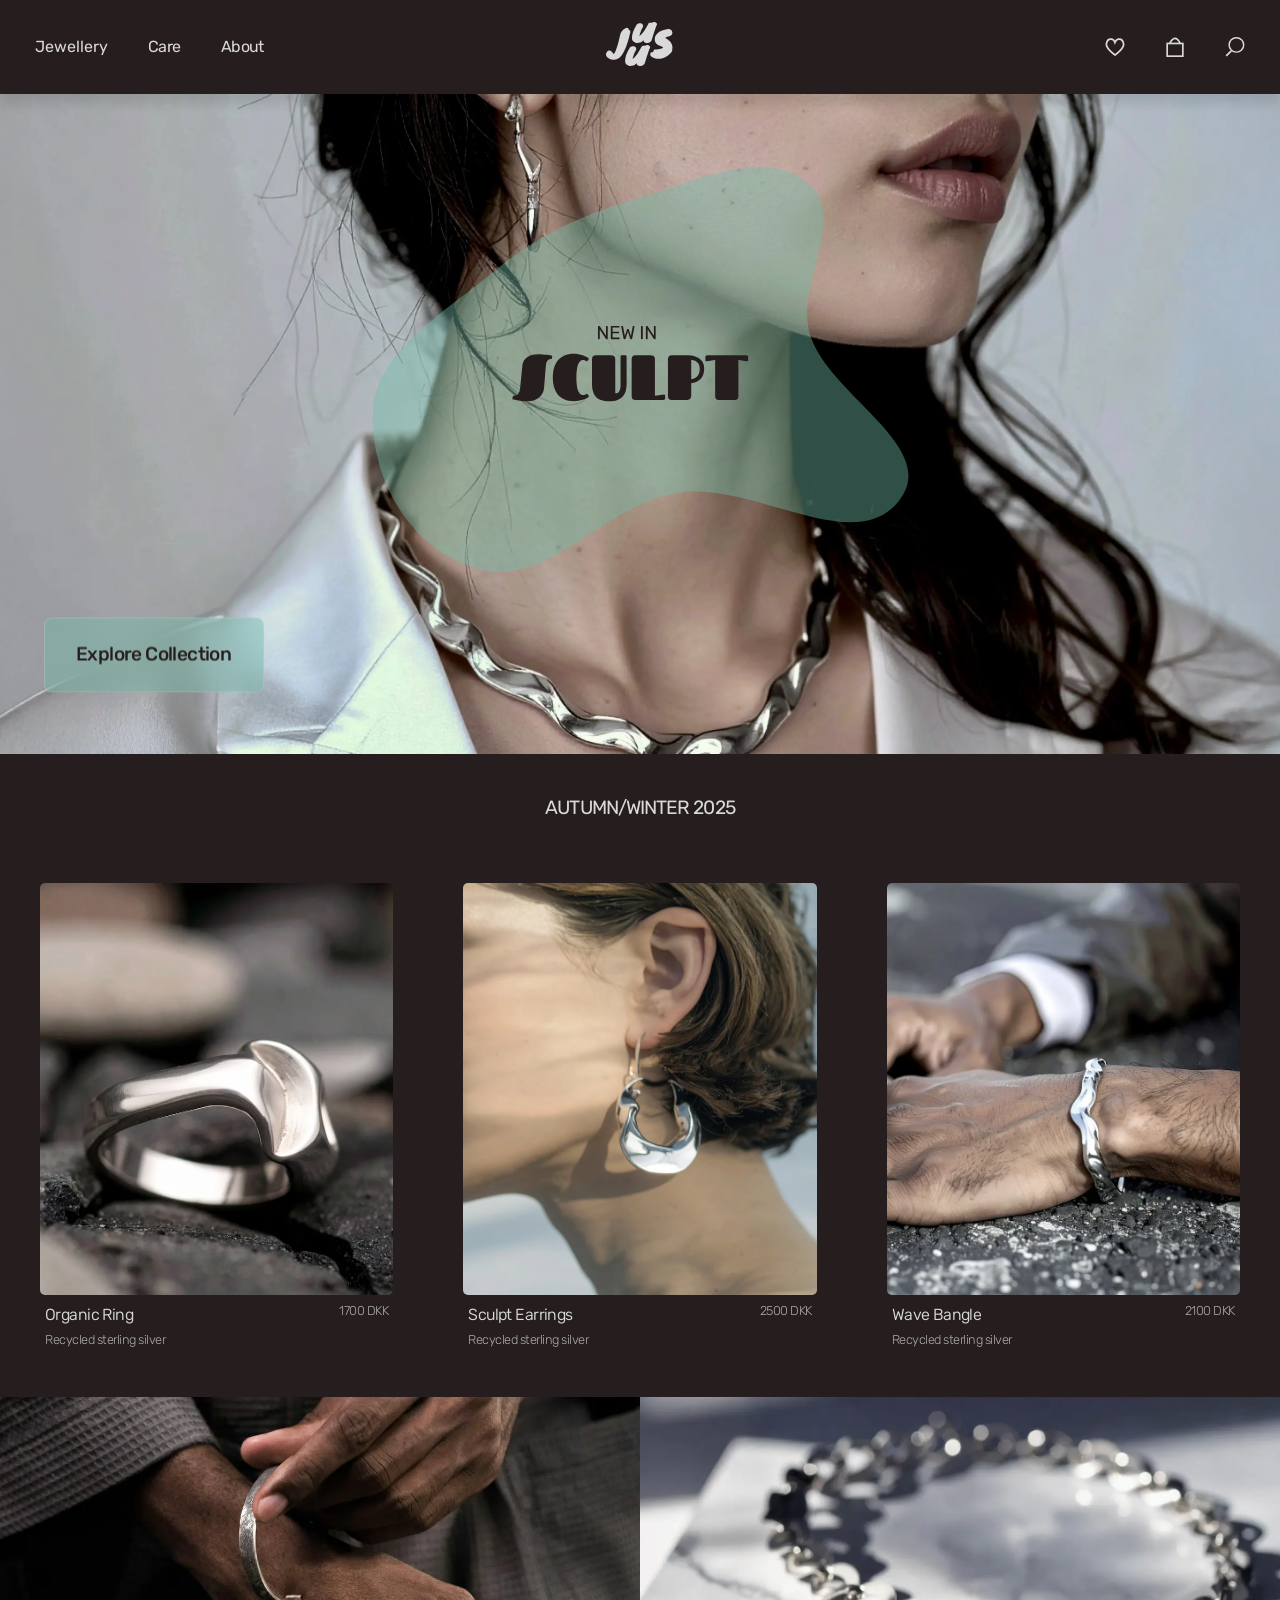
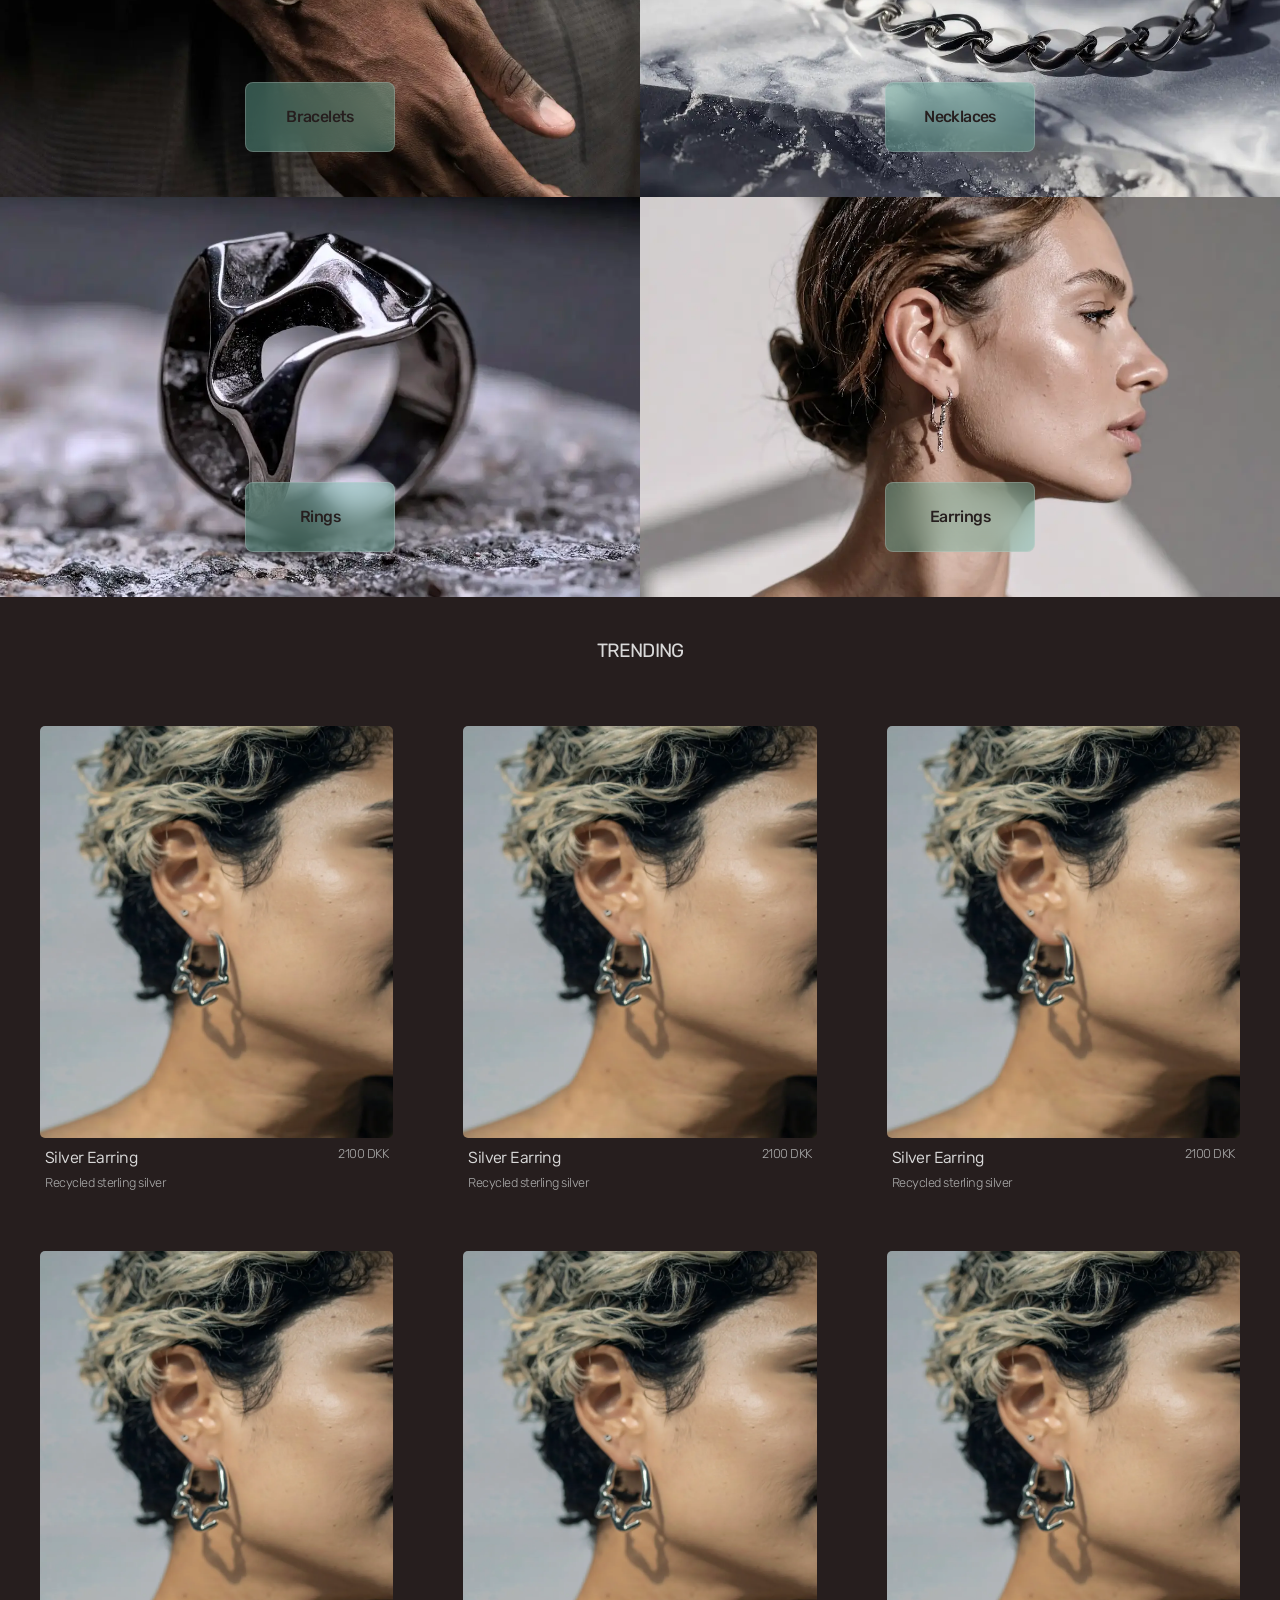
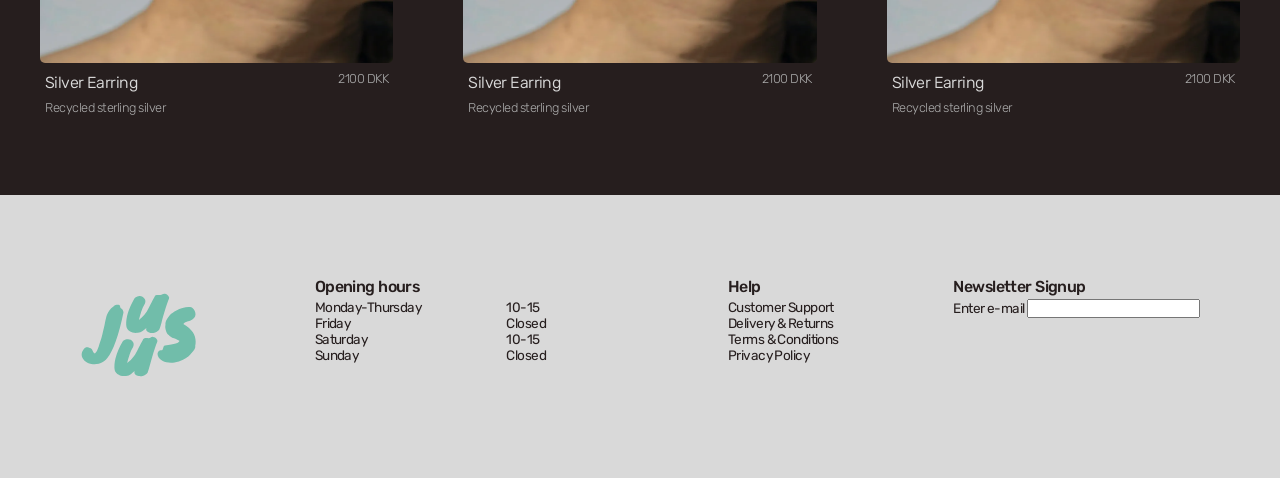
==== index.html @ a645433b "same as last" ====
<!DOCTYPE html>
<html lang="en">
  <head>
    <meta charset="UTF-8" />
    <meta name="viewport" content="width=device-width, initial-scale=1.0" />
    <title>Juus Jewellery</title>
    <link rel="stylesheet" href="general.css" />
    <link rel="stylesheet" href="layout.css" />
    <link rel="preconnect" href="https://fonts.googleapis.com" />
    <link rel="preconnect" href="https://fonts.gstatic.com" crossorigin />
    <link
      href="https://fonts.googleapis.com/css2?family=Fascinate&family=Knewave&family=Rubik:ital,wght@0,300..900;1,300..900&display=swap"
      rel="stylesheet"
    />
    <link
      rel="apple-touch-icon"
      sizes="180x180"
      href="favicon_io/apple-touch-icon.png"
    />
    <link
      rel="icon"
      type="image/png"
      sizes="32x32"
      href="favicon_io/favicon-32x32.png"
    />
    <link
      rel="icon"
      type="image/png"
      sizes="16x16"
      href="favicon_io/favicon-16x16.png"
    />
    <link rel="manifest" href="favicon_io/site.webmanifest" />
    <meta name="robots" content="noindex" />
  </head>
  <body>
    <header>
      <nav class="grid-menu">
        <div>
          <button class="burger">
            <span class="line"></span>
            <span class="line"></span>
            <span class="line"></span>
          </button>
          <ul class="menu">
            <li>
              <button class="submenu-button">Jewellery</button>
              <div class="submenus">
                <div class="submenu">
                  <div class="submenu-heading">Categories</div>
                  <ul>
                    <li><a href="">Necklaces</a></li>
                    <li><a href="">Earrings</a></li>
                    <li><a href="">Rings</a></li>
                    <li><a href="">Bracelets</a></li>
                  </ul>
                </div>
                <div class="submenu">
                  <div class="submenu-heading">Collections</div>
                  <ul>
                    <li><a href="sculpt.html">Sculpt</a></li>
                  </ul>
                </div>
              </div>
            </li>

            <li><a href="care.html">Care</a></li>

            <li><a href="about.html">About</a></li>
          </ul>
        </div>
        <div class="logo">
          <a href="index.html" aria-label="logo with link to landingpage"
            ><svg
              width="132"
              height="83"
              viewBox="0 0 132 83"
              fill="none"
              xmlns="http://www.w3.org/2000/svg"
            >
              <path
                d="M121.108 61.3158C119.012 63.4888 116.422 65.2286 113.337 66.5354C110.318 67.8959 107.217 68.7786 104.035 69.1835C100.853 69.5884 97.8298 69.52 94.9644 68.9783C92.0989 68.4366 89.7721 67.3501 87.984 65.7188C85.8749 63.8788 85.0056 61.9048 85.3762 59.7967C85.5809 58.9231 86.0412 58.2042 86.757 57.6402C87.4138 57.0826 88.2865 56.8666 89.3751 56.9922C90.0901 56.9757 90.5725 56.7411 90.8225 56.2883C91.125 55.769 91.3653 55.226 91.5432 54.6593C91.7148 54.0325 91.9223 53.4627 92.1658 52.9498C92.4028 52.3767 92.846 52.0551 93.4955 51.9849C103.919 51.1618 109.221 49.6457 109.402 47.4365C108.622 46.8518 107.675 46.3763 106.561 46.0103C105.505 45.6378 104.42 45.2685 103.306 44.9025C100.579 43.9809 98.6948 42.8465 97.654 41.4993C96.4676 41.0193 95.4563 39.6689 94.6202 37.448C94.2151 36.4578 93.9543 35.4216 93.838 34.3394C93.7216 33.2571 93.7921 32.2459 94.0493 31.3057C93.6201 28.98 94.7591 26.2414 97.4664 23.09C98.2089 22.219 99.1517 21.2655 100.295 20.2296C101.437 19.1936 103.204 18.1207 105.593 17.0108C107.982 15.9009 110.368 15.0347 112.75 14.4122C115.184 13.7232 117.382 13.3334 119.343 13.243C121.364 13.1462 122.832 13.474 123.749 14.2263C124.726 14.9723 125.518 15.951 126.126 17.1626C126.793 18.3677 127.103 19.5811 127.055 20.8028C126.873 23.5595 124.889 25.6596 121.102 27.1031C116.28 28.3545 113.989 29.2712 114.231 29.8533C114.244 29.9736 114.053 30.1462 113.659 30.3713C118.548 33.0663 122.043 35.8512 124.144 38.726C127.017 42.673 127.876 47.3244 126.72 52.6802C127.196 54.3318 125.946 56.5958 122.97 59.4722C122.267 60.1564 121.647 60.771 121.108 61.3158Z"
                fill="#D9D9D9"
              />
              <path
                d="M46.9088 48.0882C48.2555 46.786 49.7464 46.0384 51.3817 45.8455C53.065 45.6043 54.5319 45.7731 55.7823 46.3519C57.0809 46.9307 58.0187 47.8712 58.5959 49.1734C59.2211 50.4274 59.149 51.8744 58.3795 53.5142C56.7442 55.9258 55.4457 58.5303 54.4838 61.3277C53.5219 64.1251 52.6321 66.9466 51.8145 69.7922C56.2392 66.9948 59.9425 62.8228 62.9244 57.2762C63.7901 55.6364 64.728 53.9724 65.738 52.2843L66.8201 50.2586L68.9844 46.786C69.273 45.8696 69.778 45.2908 70.4994 45.0497C71.2208 44.7603 71.9903 44.6156 72.8079 44.6156C73.6736 44.6156 74.5394 44.6397 75.4051 44.6879C76.2708 44.6879 77.0643 44.4468 77.7858 43.9645C78.5072 43.4822 79.3488 43.3134 80.3107 43.458C81.3207 43.5545 82.2105 43.868 82.98 44.3986C83.7976 44.9291 84.3988 45.5802 84.7836 46.3519C85.2164 47.0754 85.2645 47.7988 84.9279 48.5223C82.9079 52.8631 80.1424 60.9418 76.6315 72.7584C75.8139 75.4111 75.0444 77.6298 74.3229 79.4143C73.1206 80.9095 71.6056 81.9223 69.778 82.4529C67.9504 82.9834 66.2189 83.1281 64.5837 82.887C62.9966 82.694 61.7221 82.1394 60.7602 81.223C59.7983 80.3548 59.5818 79.2455 60.1109 77.895C58.7642 79.0043 57.3695 80.0172 55.9266 80.9336C54.4838 81.85 52.7283 82.4529 50.6602 82.7423C48.6402 83.0316 46.6924 82.9352 44.8167 82.4529C42.941 82.0188 41.3298 81.1506 39.9832 79.8484C38.6846 78.5462 37.9872 76.8098 37.891 74.6394C37.6025 67.0189 40.6084 58.1685 46.9088 48.0882Z"
                fill="#D9D9D9"
              />
              <path
                d="M59.8402 4.68027C61.1869 3.37803 62.6778 2.63045 64.313 2.43752C65.9964 2.19637 67.4633 2.36518 68.7137 2.94395C70.0123 3.52272 70.9501 4.46323 71.5273 5.76547C72.1525 7.01948 72.0804 8.46641 71.3109 10.1063C69.6756 12.5178 68.3771 15.1223 67.4152 17.9197C66.4533 20.7171 65.5635 23.5386 64.7459 26.3843C69.1706 23.5869 72.8739 19.4149 75.8558 13.8683C76.7215 12.2284 77.6594 10.5645 78.6694 8.87637L79.7515 6.85067L81.9158 3.37803C82.2044 2.46164 82.7094 1.88287 83.4308 1.64171C84.1522 1.35232 84.9217 1.20763 85.7393 1.20763C86.605 1.20763 87.4707 1.23175 88.3365 1.27998C89.2022 1.27998 89.9957 1.03882 90.7172 0.556514C91.4386 0.0742022 92.2802 -0.0946077 93.2421 0.0500865C94.2521 0.146547 95.1419 0.46005 95.9114 0.990593C96.729 1.52113 97.3302 2.17225 97.715 2.94395C98.1478 3.66742 98.1959 4.39088 97.8592 5.11435C95.8393 9.45514 93.0738 17.5338 89.5629 29.3505C88.7453 32.0032 87.9757 34.2218 87.2543 36.0064C86.052 37.5015 84.537 38.5144 82.7094 39.0449C80.8817 39.5755 79.1503 39.7201 77.5151 39.479C75.928 39.2861 74.6535 38.7314 73.6916 37.815C72.7297 36.9469 72.5132 35.8375 73.0423 34.4871C71.6956 35.5964 70.3009 36.6092 68.858 37.5256C67.4152 38.442 65.6597 39.0449 63.5916 39.3343C61.5716 39.6237 59.6238 39.5272 57.7481 39.0449C55.8724 38.6108 54.2612 37.7427 52.9146 36.4404C51.616 35.1382 50.9186 33.4019 50.8224 31.2315C50.5339 23.611 53.5398 14.7606 59.8402 4.68027Z"
                fill="#D9D9D9"
              />
              <path
                d="M27.014 31.3475C28.0503 26.3881 28.9075 23.0305 29.5855 21.2747C31.1477 17.5932 33.4349 14.8307 36.447 12.9872C37.6797 11.8594 38.9582 11.2436 40.2823 11.1397C42.6124 10.9439 43.8496 11.357 43.9941 12.3789C44.1385 13.4008 44.3759 14.0678 44.7063 14.3798C45.0898 14.6898 45.4722 14.9728 45.8536 15.2288C46.2861 15.4288 46.6705 15.7658 47.007 16.2398C47.3945 16.6578 47.6655 17.5128 47.82 18.8046C41.2984 47.5453 33.7145 64.214 25.0683 68.8107C21.0543 70.8542 16.8012 71.4737 12.3089 70.6694C8.02886 69.8571 4.95902 68.026 3.09945 65.1761C1.07467 62.1702 1.46049 58.9925 4.25692 55.6431C5.62457 53.8614 7.54765 53.4376 10.0262 54.3717C10.6708 54.5638 11.2359 54.7588 11.7214 54.9568C12.6474 55.5709 13.2521 56.1159 13.5355 56.5919C13.7659 57.0698 13.9677 57.4948 14.141 57.8668C14.2612 58.2408 14.4895 58.6647 14.826 59.1387C15.2054 59.3407 15.6959 59.6737 16.2976 60.1378C16.6099 59.9638 16.817 59.8208 16.919 59.7089L18.5908 57.5372C19.43 55.8295 20.1141 54.2357 20.6431 52.7559C21.1742 51.3301 21.7277 49.7953 22.3037 48.1515C22.8817 46.5617 23.4076 45.0009 23.8816 43.4691C24.3555 41.9373 24.7294 40.5714 25.0032 39.3716C25.3281 38.1157 25.6285 36.9149 25.9044 35.769C26.1783 34.5691 26.5481 33.0953 27.014 31.3475Z"
                fill="#D9D9D9"
              />
            </svg>
          </a>
        </div>

        <div>
          <ul class="iconmenu">
            <li>
              <a href=""><img src="icons/wishlist.svg" alt="Wishlist" /></a>
            </li>

            <li>
              <a href=""><img src="icons/bag.svg" alt="Bag" /></a>
            </li>

            <li>
              <a href=""><img src="icons/search.svg" alt="Search" /></a>
            </li>
          </ul>
        </div>
      </nav>
    </header>
    <section class="hero-container">
      <img
        class="hero-1"
        src="content/hero3.webp"
        alt="Woman in white shirt wearing a wavy necklace and earring"
      />

      <div class="herotext">
        <svg
          width="652"
          height="454"
          viewBox="0 0 802 604"
          fill="none"
          xmlns="http://www.w3.org/2000/svg"
        >
          <path
            fill-rule="evenodd"
            clip-rule="evenodd"
            d="M450.241 457.534C353.153 473.104 279.169 583.891 187.603 559.158C92.4625 533.46 41.1381 434.737 45.8277 348.298C50.0931 269.677 140.849 217.222 209.211 160.868C259.706 119.243 316.1 90.3367 381.876 71.279C461.692 48.1536 558.607 -2.1199 620.293 41.7637C682.313 85.8857 607.155 177.722 626.742 245.479C650.825 328.79 804.895 396.832 744.063 469.919C683.283 542.943 551.821 441.244 450.241 457.534Z"
            fill="#71BDAA"
            fill-opacity="0.42"
          />
          <path
            d="M244.447 288.676C244.751 285.66 245.567 283.142 246.896 281.123C248.224 279.103 249.87 277.498 251.834 276.308C253.799 275.091 255.985 274.233 258.392 273.735C260.799 273.237 263.234 272.988 265.697 272.988C267.717 272.988 269.695 273.071 271.632 273.237C273.569 273.403 275.353 273.597 276.986 273.818C278.618 274.039 280.029 274.261 281.219 274.482C282.409 274.703 283.281 274.869 283.834 274.98C284.166 275.063 284.332 275.215 284.332 275.437C284.332 275.492 284.304 275.658 284.249 275.935L283.626 278.923C283.571 279.117 283.488 279.241 283.377 279.296C283.294 279.324 283.211 279.338 283.128 279.338C281.911 279.338 280.86 279.545 279.974 279.96C279.089 280.375 278.355 280.957 277.774 281.704C277.193 282.451 276.751 283.336 276.446 284.36C276.142 285.384 275.934 286.49 275.824 287.68L273.333 317.854C273.112 320.288 272.49 322.585 271.466 324.743C270.442 326.901 269.017 328.783 267.191 330.388C265.365 331.993 263.124 333.265 260.467 334.206C257.811 335.147 254.767 335.617 251.336 335.617C249.04 335.617 246.826 335.507 244.696 335.285C242.565 335.064 240.628 334.801 238.885 334.497C237.142 334.192 235.634 333.902 234.361 333.625C233.116 333.321 232.217 333.099 231.664 332.961C231.332 332.878 231.166 332.726 231.166 332.504C231.166 332.477 231.193 332.325 231.249 332.048L231.954 328.894C232.009 328.7 232.079 328.589 232.162 328.562C232.272 328.506 232.369 328.479 232.452 328.479C233.67 328.479 234.79 328.299 235.814 327.939C236.865 327.579 237.778 326.984 238.553 326.154C239.328 325.324 239.964 324.245 240.462 322.917C240.988 321.589 241.348 319.956 241.542 318.02L244.447 288.676ZM316.351 304.033C316.351 307.436 316.489 310.383 316.766 312.873C317.043 315.336 317.403 317.438 317.845 319.182C318.316 320.897 318.855 322.294 319.464 323.374C320.1 324.425 320.751 325.255 321.415 325.864C322.079 326.445 322.743 326.846 323.407 327.067C324.099 327.261 324.749 327.358 325.357 327.358C326.049 327.358 326.672 327.275 327.225 327.109C327.779 326.915 328.277 326.708 328.719 326.486C329.162 326.237 329.522 326.03 329.798 325.864C330.103 325.67 330.338 325.573 330.504 325.573C330.725 325.573 330.919 325.698 331.085 325.947L332.87 328.769C332.953 328.935 332.994 329.073 332.994 329.184C332.994 329.322 332.939 329.447 332.828 329.558C332.718 329.641 332.621 329.724 332.538 329.807C331.68 330.471 330.587 331.149 329.259 331.84C327.931 332.532 326.409 333.155 324.693 333.708C323.006 334.261 321.138 334.718 319.09 335.078C317.043 335.437 314.885 335.617 312.616 335.617C310.541 335.617 308.41 335.41 306.224 334.995C304.066 334.607 301.963 333.943 299.916 333.002C297.868 332.034 295.931 330.761 294.105 329.184C292.307 327.607 290.729 325.656 289.374 323.332C288.018 320.98 286.939 318.227 286.136 315.073C285.362 311.891 284.974 308.211 284.974 304.033C284.974 299.855 285.362 296.188 286.136 293.034C286.939 289.852 288.018 287.099 289.374 284.775C290.729 282.423 292.307 280.458 294.105 278.881C295.931 277.304 297.868 276.045 299.916 275.104C301.963 274.136 304.066 273.458 306.224 273.071C308.41 272.656 310.541 272.448 312.616 272.448C314.885 272.448 317.043 272.628 319.09 272.988C321.138 273.347 323.006 273.804 324.693 274.357C326.409 274.911 327.931 275.533 329.259 276.225C330.587 276.917 331.68 277.595 332.538 278.259C332.621 278.342 332.718 278.439 332.828 278.549C332.939 278.632 332.994 278.743 332.994 278.881C332.994 278.992 332.953 279.13 332.87 279.296L331.085 282.119C330.919 282.368 330.725 282.492 330.504 282.492C330.338 282.492 330.103 282.409 329.798 282.243C329.522 282.049 329.162 281.842 328.719 281.621C328.277 281.372 327.779 281.164 327.225 280.998C326.672 280.804 326.049 280.708 325.357 280.708C324.749 280.708 324.099 280.818 323.407 281.04C322.743 281.233 322.079 281.634 321.415 282.243C320.751 282.824 320.1 283.654 319.464 284.733C318.855 285.785 318.316 287.182 317.845 288.925C317.403 290.641 317.043 292.744 316.766 295.234C316.489 297.696 316.351 300.629 316.351 304.033ZM383.192 312.541C383.192 315.695 382.888 318.462 382.279 320.842C381.67 323.194 380.826 325.227 379.747 326.943C378.668 328.658 377.395 330.069 375.929 331.176C374.462 332.283 372.858 333.168 371.114 333.833C369.399 334.497 367.573 334.953 365.636 335.202C363.727 335.479 361.79 335.617 359.825 335.617C357.944 335.617 356.062 335.493 354.181 335.244C352.327 335.022 350.556 334.607 348.868 333.999C347.208 333.39 345.659 332.546 344.22 331.467C342.781 330.388 341.536 328.99 340.484 327.275C339.433 325.559 338.603 323.498 337.994 321.091C337.413 318.684 337.123 315.834 337.123 312.541V280.209C337.123 279.241 337.206 278.397 337.372 277.678C337.538 276.958 337.856 276.363 338.326 275.893C338.797 275.395 339.447 275.021 340.277 274.772C341.107 274.523 342.186 274.399 343.514 274.399H362.025C363.63 274.399 364.847 274.634 365.677 275.104C366.535 275.575 367.13 276.17 367.462 276.889C367.822 277.581 368.015 278.328 368.043 279.13C368.071 279.905 368.085 280.625 368.085 281.289V323.913C368.085 324.328 368.195 324.632 368.417 324.826C368.666 324.992 368.901 325.075 369.122 325.075C370.118 325.075 370.99 324.812 371.737 324.287C372.484 323.733 373.107 322.986 373.605 322.045C374.103 321.105 374.476 319.998 374.725 318.725C375.002 317.452 375.14 316.083 375.14 314.616V276.35C375.14 275.879 375.237 275.437 375.431 275.021C375.652 274.606 376.123 274.399 376.842 274.399H381.158C381.407 274.399 381.656 274.413 381.905 274.44C382.154 274.468 382.376 274.551 382.569 274.689C382.763 274.8 382.915 274.994 383.026 275.271C383.137 275.52 383.192 275.879 383.192 276.35V312.541ZM389.894 280.209C389.894 279.241 389.977 278.397 390.143 277.678C390.309 276.958 390.627 276.363 391.097 275.893C391.568 275.395 392.218 275.021 393.048 274.772C393.878 274.523 394.957 274.399 396.285 274.399H414.796C416.401 274.399 417.618 274.634 418.448 275.104C419.306 275.575 419.901 276.17 420.233 276.889C420.593 277.581 420.786 278.328 420.814 279.13C420.842 279.905 420.856 280.625 420.856 281.289V328.312C422.765 328.036 424.536 327.787 426.168 327.565C426.86 327.482 427.552 327.399 428.243 327.316C428.963 327.206 429.613 327.109 430.194 327.026C430.803 326.943 431.342 326.888 431.813 326.86C432.283 326.805 432.629 326.777 432.85 326.777C433.321 326.777 433.694 326.874 433.971 327.067C434.275 327.233 434.427 327.593 434.427 328.146V331.965C434.427 332.463 434.206 332.933 433.763 333.376C433.348 333.791 432.67 333.999 431.73 333.999H396.202C394.902 333.999 393.837 333.874 393.007 333.625C392.204 333.376 391.568 333.016 391.097 332.546C390.627 332.076 390.309 331.481 390.143 330.761C389.977 330.042 389.894 329.198 389.894 328.229V280.209ZM438.182 280.209C438.182 279.241 438.265 278.397 438.431 277.678C438.597 276.958 438.916 276.363 439.386 275.893C439.856 275.395 440.507 275.021 441.337 274.772C442.167 274.523 443.246 274.399 444.574 274.399H463.085C464.994 274.399 466.889 274.523 468.771 274.772C470.652 274.994 472.451 275.381 474.166 275.935C475.909 276.488 477.514 277.207 478.981 278.093C480.475 278.978 481.761 280.085 482.841 281.413C483.947 282.714 484.805 284.249 485.414 286.02C486.05 287.763 486.368 289.783 486.368 292.08C486.368 295.483 485.898 298.361 484.957 300.712C484.044 303.037 482.799 304.96 481.222 306.481C479.645 308.003 477.805 309.165 475.702 309.968C473.627 310.77 471.441 311.351 469.144 311.711V327.275C469.144 327.911 469.089 328.617 468.978 329.392C468.868 330.166 468.591 330.9 468.148 331.591C467.705 332.255 467.028 332.823 466.114 333.293C465.201 333.763 463.942 333.999 462.338 333.999H444.574C443.246 333.999 442.167 333.874 441.337 333.625C440.507 333.376 439.856 333.016 439.386 332.546C438.916 332.076 438.597 331.481 438.431 330.761C438.265 330.042 438.182 329.198 438.182 328.229V280.209ZM480.516 292.702C480.516 291.042 480.295 289.52 479.852 288.137C479.41 286.726 478.732 285.494 477.819 284.443C476.906 283.391 475.73 282.52 474.291 281.828C472.852 281.136 471.136 280.666 469.144 280.417V306.191C471.136 305.887 472.852 305.333 474.291 304.531C475.73 303.728 476.906 302.732 477.819 301.542C478.732 300.353 479.41 299.011 479.852 297.517C480.295 295.995 480.516 294.39 480.516 292.702ZM500.997 280.458C499.199 280.846 497.539 281.192 496.017 281.496C495.353 281.634 494.689 281.759 494.025 281.87C493.388 281.98 492.78 282.091 492.199 282.202C491.617 282.285 491.092 282.354 490.621 282.409C490.179 282.465 489.847 282.492 489.625 282.492C489.155 282.492 488.754 282.409 488.422 282.243C488.117 282.049 487.965 281.676 487.965 281.123V276.474C487.965 275.948 488.187 275.478 488.629 275.063C489.072 274.62 489.764 274.399 490.704 274.399H542.211C543.152 274.399 543.843 274.62 544.286 275.063C544.729 275.478 544.95 275.948 544.95 276.474V281.123C544.95 281.676 544.784 282.049 544.452 282.243C544.148 282.409 543.76 282.492 543.29 282.492C543.041 282.492 542.695 282.465 542.252 282.409C541.81 282.354 541.298 282.285 540.717 282.202C540.136 282.091 539.513 281.98 538.849 281.87C538.213 281.759 537.562 281.634 536.898 281.496C535.376 281.192 533.716 280.846 531.918 280.458V328.312C531.918 329.253 531.835 330.083 531.669 330.803C531.503 331.494 531.185 332.089 530.714 332.587C530.271 333.058 529.649 333.417 528.846 333.667C528.044 333.888 527.02 333.999 525.775 333.999H507.264C505.964 333.999 504.899 333.874 504.069 333.625C503.266 333.376 502.63 333.016 502.159 332.546C501.717 332.076 501.412 331.481 501.246 330.761C501.08 330.042 500.997 329.198 500.997 328.229V280.458Z"
            fill="#261E1E"
          />
          <path
            d="M345.655 253C345.472 253 345.33 252.95 345.23 252.85C345.13 252.733 345.08 252.591 345.08 252.425V236.1C345.08 235.916 345.13 235.775 345.23 235.675C345.33 235.558 345.472 235.5 345.655 235.5H346.805C347.005 235.5 347.155 235.55 347.255 235.65C347.355 235.733 347.414 235.8 347.43 235.85L355.73 248.6V236.1C355.73 235.916 355.78 235.775 355.88 235.675C355.98 235.558 356.122 235.5 356.305 235.5H357.505C357.689 235.5 357.83 235.558 357.93 235.675C358.047 235.775 358.105 235.916 358.105 236.1V252.4C358.105 252.566 358.047 252.708 357.93 252.825C357.83 252.941 357.697 253 357.53 253H356.33C356.147 253 356.005 252.95 355.905 252.85C355.822 252.75 355.764 252.683 355.73 252.65L347.455 240.025V252.425C347.455 252.591 347.397 252.733 347.28 252.85C347.18 252.95 347.039 253 346.855 253H345.655ZM362.739 253C362.555 253 362.414 252.95 362.314 252.85C362.214 252.733 362.164 252.591 362.164 252.425V236.1C362.164 235.916 362.214 235.775 362.314 235.675C362.414 235.558 362.555 235.5 362.739 235.5H373.064C373.247 235.5 373.389 235.558 373.489 235.675C373.589 235.775 373.639 235.916 373.639 236.1V237.05C373.639 237.233 373.589 237.375 373.489 237.475C373.389 237.575 373.247 237.625 373.064 237.625H364.564V243.1H372.514C372.697 243.1 372.839 243.158 372.939 243.275C373.039 243.375 373.089 243.516 373.089 243.7V244.625C373.089 244.791 373.039 244.933 372.939 245.05C372.839 245.15 372.697 245.2 372.514 245.2H364.564V250.875H373.264C373.447 250.875 373.589 250.925 373.689 251.025C373.789 251.125 373.839 251.266 373.839 251.45V252.425C373.839 252.591 373.789 252.733 373.689 252.85C373.589 252.95 373.447 253 373.264 253H362.739ZM380 253C379.783 253 379.608 252.941 379.475 252.825C379.358 252.708 379.275 252.541 379.225 252.325L376 236.275C375.983 236.208 375.975 236.15 375.975 236.1C375.975 236.05 375.975 236.016 375.975 236C375.975 235.866 376.025 235.75 376.125 235.65C376.225 235.55 376.341 235.5 376.475 235.5H377.775C378.125 235.5 378.325 235.641 378.375 235.925L380.925 248.825L383.625 239.975C383.675 239.825 383.758 239.691 383.875 239.575C384.008 239.441 384.191 239.375 384.425 239.375H385.35C385.6 239.375 385.783 239.441 385.9 239.575C386.016 239.691 386.091 239.825 386.125 239.975L388.85 248.825L391.375 235.925C391.425 235.641 391.633 235.5 392 235.5H393.3C393.433 235.5 393.55 235.55 393.65 235.65C393.75 235.75 393.8 235.866 393.8 236C393.8 236.016 393.791 236.05 393.775 236.1C393.775 236.15 393.775 236.208 393.775 236.275L390.55 252.325C390.5 252.541 390.408 252.708 390.275 252.825C390.158 252.941 389.991 253 389.775 253H388.8C388.566 253 388.383 252.941 388.25 252.825C388.116 252.708 388.025 252.558 387.975 252.375L384.875 242.85L381.8 252.375C381.733 252.558 381.633 252.708 381.5 252.825C381.383 252.941 381.208 253 380.975 253H380ZM402.832 253C402.648 253 402.507 252.95 402.407 252.85C402.307 252.733 402.257 252.591 402.257 252.425V236.075C402.257 235.908 402.307 235.775 402.407 235.675C402.507 235.558 402.648 235.5 402.832 235.5H404.157C404.323 235.5 404.457 235.558 404.557 235.675C404.673 235.775 404.732 235.908 404.732 236.075V252.425C404.732 252.591 404.673 252.733 404.557 252.85C404.457 252.95 404.323 253 404.157 253H402.832ZM409.393 253C409.209 253 409.068 252.95 408.968 252.85C408.868 252.733 408.818 252.591 408.818 252.425V236.1C408.818 235.916 408.868 235.775 408.968 235.675C409.068 235.558 409.209 235.5 409.393 235.5H410.543C410.743 235.5 410.893 235.55 410.993 235.65C411.093 235.733 411.151 235.8 411.168 235.85L419.468 248.6V236.1C419.468 235.916 419.518 235.775 419.618 235.675C419.718 235.558 419.859 235.5 420.043 235.5H421.243C421.426 235.5 421.568 235.558 421.668 235.675C421.784 235.775 421.843 235.916 421.843 236.1V252.4C421.843 252.566 421.784 252.708 421.668 252.825C421.568 252.941 421.434 253 421.268 253H420.068C419.884 253 419.743 252.95 419.643 252.85C419.559 252.75 419.501 252.683 419.468 252.65L411.193 240.025V252.425C411.193 252.591 411.134 252.733 411.018 252.85C410.918 252.95 410.776 253 410.593 253H409.393Z"
            fill="#261E1E"
          />
        </svg>
      </div>

      <a class="cta1 cta" href="sculpt.html">Explore Collection</a>
    </section>

    <h2 class="headlines">AUTUMN/WINTER 2025</h2>

    <section class="grid-1">
      <div>
        <img
          src="content/organicring.webp"
          alt="Organically shaped silver ring"
        />
        <div class="grid1-1">
          <div class="producttext1">
            <h3>Organic Ring</h3>
            <p>Recycled sterling silver</p>
          </div>
          <div class="producttext1-1"><p>1700 DKK</p></div>
        </div>
      </div>
      <div>
        <img
          src="content/sculptearring.webp"
          alt="A woman wearing a single creol earring with organic shapes"
        />
        <div class="grid1-1">
          <div class="producttext1">
            <h3>Sculpt Earrings</h3>
            <p>Recycled sterling silver</p>
          </div>
          <div class="producttext1-1"><p>2500 DKK</p></div>
        </div>
      </div>
      <div class="fall-out">
        <img
          src="content/wavebangle.webp"
          alt="The hands of a man, wearing a wavy silver bangle"
        />
        <div class="grid1-1">
          <div class="producttext1">
            <h3>Wave Bangle</h3>
            <p>Recycled sterling silver</p>
          </div>
          <div class="producttext1-1"><p>2100 DKK</p></div>
        </div>
      </div>
    </section>

    <section class="grid-categories">
      <div class="category">
        <img
          src="content/pexels-ron-lach-9145353.webp"
          alt="Man wearing a hammered silver bangle"
        /><a class="cta cta2" href="bracelets.html">Bracelets</a>
      </div>
      <div class="category">
        <img src="content/necklace.webp" alt="Link-necklace lying on marble" />
        <a class="cta cta2" href="necklaces.html">Necklaces</a>
      </div>

      <div class="category">
        <img src="content/hammeredring.webp" alt="dummy-image" />
        <a class="cta cta2" href="rings.html">Rings</a>
      </div>

      <div class="category">
        <img src="content/earrings2.webp" alt="dummy-image" />
        <a class="cta cta2" href="earrings.html">Earrings</a>
      </div>
    </section>

    <h2 class="headlines">TRENDING</h2>
    <section class="grid-2">
      <div>
        <img
          src="content/2D758AC2-E282-406F-872F-EA88A35DF273_1_201_a.webp"
          alt="dummy-image"
        />
        <div class="grid1-1">
          <div class="producttext1">
            <h3>Silver Earring</h3>
            <p>Recycled sterling silver</p>
          </div>
          <div class="producttext1-1"><p>2100 DKK</p></div>
        </div>
      </div>
      <div>
        <img
          src="content/2D758AC2-E282-406F-872F-EA88A35DF273_1_201_a.webp"
          alt="dummy-image"
        />
        <div class="grid1-1">
          <div class="producttext1">
            <h3>Silver Earring</h3>
            <p>Recycled sterling silver</p>
          </div>
          <div class="producttext1-1"><p>2100 DKK</p></div>
        </div>
      </div>
      <div>
        <img
          src="content/2D758AC2-E282-406F-872F-EA88A35DF273_1_201_a.webp"
          alt="dummy-image"
        />
        <div class="grid1-1">
          <div class="producttext1">
            <h3>Silver Earring</h3>
            <p>Recycled sterling silver</p>
          </div>
          <div class="producttext1-1"><p>2100 DKK</p></div>
        </div>
      </div>
      <div>
        <img
          src="content/2D758AC2-E282-406F-872F-EA88A35DF273_1_201_a.webp"
          alt="dummy-image"
        />
        <div class="grid1-1">
          <div class="producttext1">
            <h3>Silver Earring</h3>
            <p>Recycled sterling silver</p>
          </div>
          <div class="producttext1-1"><p>2100 DKK</p></div>
        </div>
      </div>
      <div class="fall-out">
        <img
          src="content/2D758AC2-E282-406F-872F-EA88A35DF273_1_201_a.webp"
          alt="dummy-image"
        />
        <div class="grid1-1">
          <div class="producttext1">
            <h3>Silver Earring</h3>
            <p>Recycled sterling silver</p>
          </div>
          <div class="producttext1-1"><p>2100 DKK</p></div>
        </div>
      </div>
      <div class="fall-out">
        <img
          src="content/2D758AC2-E282-406F-872F-EA88A35DF273_1_201_a.webp"
          alt="dummy-image"
        />
        <div class="grid1-1">
          <div class="producttext1">
            <h3>Silver Earring</h3>
            <p>Recycled sterling silver</p>
          </div>
          <div class="producttext1-1"><p>2100 DKK</p></div>
        </div>
      </div>
    </section>

    <footer>
      <section class="footerstyle">
        <div class="logo2">
          <svg
            width="289"
            height="200"
            viewBox="0 0 289 200"
            fill="none"
            xmlns="http://www.w3.org/2000/svg"
          >
            <path
              d="M265.153 147.328C260.564 152.526 254.893 156.689 248.139 159.815C241.529 163.07 234.74 165.181 227.774 166.15C220.808 167.119 214.188 166.955 207.914 165.659C201.641 164.363 196.546 161.764 192.632 157.861C188.014 153.46 186.111 148.737 186.922 143.694C187.37 141.604 188.378 139.884 189.945 138.535C191.383 137.201 193.294 136.684 195.677 136.984C197.242 136.945 198.299 136.384 198.846 135.3C199.508 134.058 200.034 132.759 200.424 131.403C200.8 129.904 201.254 128.541 201.787 127.314C202.306 125.943 203.276 125.173 204.698 125.005C227.52 123.036 239.128 119.409 239.524 114.124C237.817 112.725 235.743 111.588 233.303 110.712C230.993 109.821 228.617 108.938 226.177 108.062C220.206 105.857 216.082 103.143 213.803 99.9202C211.205 98.772 208.991 95.5413 207.161 90.2282C206.274 87.8594 205.703 85.3804 205.448 82.7913C205.193 80.2022 205.348 77.7831 205.911 75.5338C204.971 69.97 207.465 63.4184 213.392 55.879C215.018 53.7953 217.082 51.5142 219.584 49.0359C222.086 46.5576 225.953 43.9908 231.184 41.3356C236.415 38.6803 241.638 36.6081 246.853 35.1189C252.183 33.4705 256.995 32.5381 261.289 32.3218C265.713 32.0901 268.928 32.8743 270.936 34.6742C273.073 36.4588 274.808 38.8003 276.139 41.6987C277.6 44.5818 278.278 47.4847 278.173 50.4073C277.776 57.0022 273.432 62.0263 265.141 65.4796C254.581 68.4734 249.567 70.6666 250.096 72.0592C250.124 72.3468 249.707 72.7599 248.845 73.2983C259.548 79.7457 267.2 86.4081 271.8 93.2856C278.091 102.728 279.97 113.856 277.439 126.669C278.482 130.62 275.745 136.036 269.23 142.917C267.691 144.554 266.332 146.024 265.153 147.328Z"
              fill="#71BDAA"
            />
            <path
              d="M102.702 115.683C105.65 112.567 108.915 110.779 112.495 110.317C116.18 109.74 119.392 110.144 122.13 111.529C124.973 112.913 127.026 115.163 128.29 118.279C129.658 121.279 129.501 124.74 127.816 128.663C124.236 134.433 121.393 140.663 119.287 147.356C117.181 154.048 115.233 160.798 113.442 167.606C123.13 160.913 131.238 150.933 137.766 137.663C139.662 133.74 141.715 129.76 143.926 125.721L146.296 120.875L151.034 112.567C151.666 110.375 152.772 108.99 154.351 108.413C155.931 107.721 157.615 107.375 159.405 107.375C161.301 107.375 163.196 107.433 165.091 107.548C166.987 107.548 168.724 106.971 170.304 105.817C171.883 104.663 173.726 104.26 175.832 104.606C178.043 104.836 179.991 105.586 181.676 106.856C183.466 108.125 184.782 109.683 185.625 111.529C186.572 113.26 186.678 114.99 185.941 116.721C181.518 127.106 175.463 146.433 167.777 174.702C165.987 181.048 164.302 186.356 162.722 190.625C160.09 194.202 156.773 196.625 152.772 197.894C148.77 199.164 144.979 199.51 141.399 198.933C137.924 198.471 135.134 197.144 133.028 194.952C130.922 192.875 130.448 190.221 131.607 186.99C128.658 189.644 125.604 192.067 122.446 194.26C119.287 196.452 115.443 197.894 110.915 198.587C106.493 199.279 102.228 199.048 98.1215 197.894C94.0149 196.856 90.4874 194.779 87.539 191.664C84.6959 188.548 83.1691 184.394 82.9585 179.202C82.3267 160.971 88.9079 139.798 102.702 115.683Z"
              fill="#71BDAA"
            />
            <path
              d="M131.014 11.8364C133.962 8.72102 137.226 6.93256 140.807 6.47102C144.492 5.8941 147.704 6.29795 150.441 7.68257C153.284 9.06718 155.338 11.3172 156.601 14.4326C157.97 17.4326 157.812 20.8941 156.128 24.8172C152.547 30.5865 149.704 36.8172 147.598 43.5096C145.492 50.2019 143.544 56.9519 141.754 63.7596C151.442 57.0673 159.55 47.0865 166.078 33.8172C167.974 29.8942 170.027 25.9134 172.238 21.8749L174.607 17.0287L179.346 8.72103C179.978 6.52872 181.083 5.1441 182.663 4.56717C184.242 3.87486 185.927 3.52871 187.717 3.52871C189.613 3.52871 191.508 3.5864 193.403 3.70179C195.299 3.70179 197.036 3.12486 198.616 1.97102C200.195 0.817165 202.038 0.413315 204.144 0.759472C206.355 0.990239 208.303 1.74024 209.988 3.00948C211.778 4.27871 213.094 5.83641 213.937 7.68257C214.884 9.41334 214.99 11.1441 214.252 12.8749C209.83 23.2595 203.775 42.5865 196.088 70.8558C194.298 77.2019 192.614 82.5096 191.034 86.7789C188.402 90.3558 185.085 92.7789 181.083 94.0481C177.082 95.3174 173.291 95.6635 169.711 95.0866C166.236 94.6251 163.446 93.2981 161.34 91.1058C159.234 89.0289 158.76 86.375 159.918 83.1443C156.97 85.7981 153.916 88.2212 150.757 90.4135C147.598 92.6058 143.755 94.0481 139.227 94.7404C134.805 95.4327 130.54 95.202 126.433 94.0481C122.327 93.0097 118.799 90.9327 115.851 87.8173C113.008 84.702 111.481 80.5481 111.27 75.3558C110.638 57.125 117.22 35.9519 131.014 11.8364Z"
              fill="#71BDAA"
            />
            <path
              d="M59.1442 75.6336C61.4132 63.769 63.2899 55.7365 64.7744 51.5361C68.1947 42.7288 73.2022 36.1199 79.7969 31.7095C82.4958 29.0115 85.2948 27.5382 88.1939 27.2897C93.2952 26.8214 96.004 27.8096 96.3203 30.2544C96.6366 32.6991 97.1564 34.2947 97.8798 35.0411C98.7193 35.7828 99.5566 36.4598 100.392 37.0723C101.338 37.5508 102.18 38.357 102.917 39.4909C103.765 40.4909 104.359 42.5362 104.697 45.6268C90.4186 114.384 73.8144 154.261 54.8843 165.258C46.0962 170.147 36.7845 171.629 26.9491 169.705C17.5783 167.761 10.8573 163.381 6.78591 156.563C2.35287 149.372 3.1976 141.77 9.32007 133.757C12.3144 129.494 16.5248 128.48 21.9512 130.715C23.3626 131.175 24.5998 131.641 25.6627 132.115C27.6901 133.584 29.0141 134.888 29.6346 136.026C30.1389 137.17 30.5808 138.187 30.9602 139.077C31.2234 139.971 31.7233 140.986 32.4599 142.119C33.2906 142.603 34.3646 143.399 35.6819 144.509C36.3655 144.093 36.819 143.751 37.0425 143.483L40.7027 138.288C42.54 134.203 44.0378 130.39 45.196 126.85C46.3586 123.439 47.5704 119.767 48.8315 115.834C50.097 112.031 51.2485 108.297 52.2861 104.632C53.3238 100.968 54.1424 97.7003 54.742 94.8298C55.4533 91.8254 56.1109 88.9525 56.7149 86.2112C57.3145 83.3408 58.1243 79.8149 59.1442 75.6336Z"
              fill="#71BDAA"
            />
          </svg>
        </div>

        <div class="openinghours">
          <div>
            <h3>Opening hours</h3>
            <dl>
              <dt>Monday-Thursday</dt>
              <dd>10-15</dd>
              <dt>Friday</dt>
              <dd>Closed</dd>
              <dt>Saturday</dt>
              <dd>10-15</dd>
              <dt>Sunday</dt>
              <dd>Closed</dd>
            </dl>
          </div>

          <div>
            <h3>Help</h3>
            <ul>
              <li>Customer Support</li>
              <li>Delivery & Returns</li>
              <li>Terms & Conditions</li>
              <li>Privacy Policy</li>
            </ul>
          </div>
        </div>

        <div class="newsletter">
          <h3>Newsletter Signup</h3>
          <label for="e-mail">Enter e-mail</label>
          <input type="text" id="e-mail" name="e-mail" />
          <svg
            class="logo3"
            width="289"
            height="200"
            viewBox="0 0 289 200"
            fill="none"
            xmlns="http://www.w3.org/2000/svg"
          >
            <path
              d="M265.153 147.328C260.564 152.526 254.893 156.689 248.139 159.815C241.529 163.07 234.74 165.181 227.774 166.15C220.808 167.119 214.188 166.955 207.914 165.659C201.641 164.363 196.546 161.764 192.632 157.861C188.014 153.46 186.111 148.737 186.922 143.694C187.37 141.604 188.378 139.884 189.945 138.535C191.383 137.201 193.294 136.684 195.677 136.984C197.242 136.945 198.299 136.384 198.846 135.3C199.508 134.058 200.034 132.759 200.424 131.403C200.8 129.904 201.254 128.541 201.787 127.314C202.306 125.943 203.276 125.173 204.698 125.005C227.52 123.036 239.128 119.409 239.524 114.124C237.817 112.725 235.743 111.588 233.303 110.712C230.993 109.821 228.617 108.938 226.177 108.062C220.206 105.857 216.082 103.143 213.803 99.9202C211.205 98.772 208.991 95.5413 207.161 90.2282C206.274 87.8594 205.703 85.3804 205.448 82.7913C205.193 80.2022 205.348 77.7831 205.911 75.5338C204.971 69.97 207.465 63.4184 213.392 55.879C215.018 53.7953 217.082 51.5142 219.584 49.0359C222.086 46.5576 225.953 43.9908 231.184 41.3356C236.415 38.6803 241.638 36.6081 246.853 35.1189C252.183 33.4705 256.995 32.5381 261.289 32.3218C265.713 32.0901 268.928 32.8743 270.936 34.6742C273.073 36.4588 274.808 38.8003 276.139 41.6987C277.6 44.5818 278.278 47.4847 278.173 50.4073C277.776 57.0022 273.432 62.0263 265.141 65.4796C254.581 68.4734 249.567 70.6666 250.096 72.0592C250.124 72.3468 249.707 72.7599 248.845 73.2983C259.548 79.7457 267.2 86.4081 271.8 93.2856C278.091 102.728 279.97 113.856 277.439 126.669C278.482 130.62 275.745 136.036 269.23 142.917C267.691 144.554 266.332 146.024 265.153 147.328Z"
              fill="#71BDAA"
            />
            <path
              d="M102.702 115.683C105.65 112.567 108.915 110.779 112.495 110.317C116.18 109.74 119.392 110.144 122.13 111.529C124.973 112.913 127.026 115.163 128.29 118.279C129.658 121.279 129.501 124.74 127.816 128.663C124.236 134.433 121.393 140.663 119.287 147.356C117.181 154.048 115.233 160.798 113.442 167.606C123.13 160.913 131.238 150.933 137.766 137.663C139.662 133.74 141.715 129.76 143.926 125.721L146.296 120.875L151.034 112.567C151.666 110.375 152.772 108.99 154.351 108.413C155.931 107.721 157.615 107.375 159.405 107.375C161.301 107.375 163.196 107.433 165.091 107.548C166.987 107.548 168.724 106.971 170.304 105.817C171.883 104.663 173.726 104.26 175.832 104.606C178.043 104.836 179.991 105.586 181.676 106.856C183.466 108.125 184.782 109.683 185.625 111.529C186.572 113.26 186.678 114.99 185.941 116.721C181.518 127.106 175.463 146.433 167.777 174.702C165.987 181.048 164.302 186.356 162.722 190.625C160.09 194.202 156.773 196.625 152.772 197.894C148.77 199.164 144.979 199.51 141.399 198.933C137.924 198.471 135.134 197.144 133.028 194.952C130.922 192.875 130.448 190.221 131.607 186.99C128.658 189.644 125.604 192.067 122.446 194.26C119.287 196.452 115.443 197.894 110.915 198.587C106.493 199.279 102.228 199.048 98.1215 197.894C94.0149 196.856 90.4874 194.779 87.539 191.664C84.6959 188.548 83.1691 184.394 82.9585 179.202C82.3267 160.971 88.9079 139.798 102.702 115.683Z"
              fill="#71BDAA"
            />
            <path
              d="M131.014 11.8364C133.962 8.72102 137.226 6.93256 140.807 6.47102C144.492 5.8941 147.704 6.29795 150.441 7.68257C153.284 9.06718 155.338 11.3172 156.601 14.4326C157.97 17.4326 157.812 20.8941 156.128 24.8172C152.547 30.5865 149.704 36.8172 147.598 43.5096C145.492 50.2019 143.544 56.9519 141.754 63.7596C151.442 57.0673 159.55 47.0865 166.078 33.8172C167.974 29.8942 170.027 25.9134 172.238 21.8749L174.607 17.0287L179.346 8.72103C179.978 6.52872 181.083 5.1441 182.663 4.56717C184.242 3.87486 185.927 3.52871 187.717 3.52871C189.613 3.52871 191.508 3.5864 193.403 3.70179C195.299 3.70179 197.036 3.12486 198.616 1.97102C200.195 0.817165 202.038 0.413315 204.144 0.759472C206.355 0.990239 208.303 1.74024 209.988 3.00948C211.778 4.27871 213.094 5.83641 213.937 7.68257C214.884 9.41334 214.99 11.1441 214.252 12.8749C209.83 23.2595 203.775 42.5865 196.088 70.8558C194.298 77.2019 192.614 82.5096 191.034 86.7789C188.402 90.3558 185.085 92.7789 181.083 94.0481C177.082 95.3174 173.291 95.6635 169.711 95.0866C166.236 94.6251 163.446 93.2981 161.34 91.1058C159.234 89.0289 158.76 86.375 159.918 83.1443C156.97 85.7981 153.916 88.2212 150.757 90.4135C147.598 92.6058 143.755 94.0481 139.227 94.7404C134.805 95.4327 130.54 95.202 126.433 94.0481C122.327 93.0097 118.799 90.9327 115.851 87.8173C113.008 84.702 111.481 80.5481 111.27 75.3558C110.638 57.125 117.22 35.9519 131.014 11.8364Z"
              fill="#71BDAA"
            />
            <path
              d="M59.1442 75.6336C61.4132 63.769 63.2899 55.7365 64.7744 51.5361C68.1947 42.7288 73.2022 36.1199 79.7969 31.7095C82.4958 29.0115 85.2948 27.5382 88.1939 27.2897C93.2952 26.8214 96.004 27.8096 96.3203 30.2544C96.6366 32.6991 97.1564 34.2947 97.8798 35.0411C98.7193 35.7828 99.5566 36.4598 100.392 37.0723C101.338 37.5508 102.18 38.357 102.917 39.4909C103.765 40.4909 104.359 42.5362 104.697 45.6268C90.4186 114.384 73.8144 154.261 54.8843 165.258C46.0962 170.147 36.7845 171.629 26.9491 169.705C17.5783 167.761 10.8573 163.381 6.78591 156.563C2.35287 149.372 3.1976 141.77 9.32007 133.757C12.3144 129.494 16.5248 128.48 21.9512 130.715C23.3626 131.175 24.5998 131.641 25.6627 132.115C27.6901 133.584 29.0141 134.888 29.6346 136.026C30.1389 137.17 30.5808 138.187 30.9602 139.077C31.2234 139.971 31.7233 140.986 32.4599 142.119C33.2906 142.603 34.3646 143.399 35.6819 144.509C36.3655 144.093 36.819 143.751 37.0425 143.483L40.7027 138.288C42.54 134.203 44.0378 130.39 45.196 126.85C46.3586 123.439 47.5704 119.767 48.8315 115.834C50.097 112.031 51.2485 108.297 52.2861 104.632C53.3238 100.968 54.1424 97.7003 54.742 94.8298C55.4533 91.8254 56.1109 88.9525 56.7149 86.2112C57.3145 83.3408 58.1243 79.8149 59.1442 75.6336Z"
              fill="#71BDAA"
            />
          </svg>
        </div>
      </section>
    </footer>
    <script src="main.js"></script>
  </body>
</html>
---- general.css ----
/*************** Reset +  generel*********************/
* {
  margin: 0;
  padding: 0;
  box-sizing: border-box;
}

:root {
  --brand-brown: #261e1e;
  --brand-text1: #d9d9d9;
  --brand-text2: #aaaaaa;
  --brand-accent: #71bdaa;
  --brand-bg1: ;
  interpolate-size: allow-keywords;
}

::selection {
  background-color: var(--brand-accent);
  color: var(--brand-brown);
}

body {
  background-color: #261e1e;
  font-family: Rubik, sans-serif;
}
.sculpt {
  color: #71bdaa;
  text-align: center;
  font-family: Fascinate;
  font-size: 2.5rem;
  font-style: normal;
  font-weight: 700;
  line-height: 150%; /* 144px */
  letter-spacing: -1px;
}

.sculpt2 {
  color: #71bdaa;
  text-align: center;
  font-family: Fascinate;
  font-size: 3rem;
  font-style: normal;
  font-weight: 900;
  line-height: 150%; /* 144px */
  letter-spacing: -1.15px;
}
.headlines {
  text-align: center;
  font-family: Rubik;
  font-size: 1.2rem;
  font-style: normal;
  font-weight: 400;
  line-height: 150%; /* 60px */
  letter-spacing: -0.92px;
  color: #d9d9d9;
  padding-top: 40px;
  padding-bottom: 10px;
}
a {
  text-decoration: none;
}
img {
  width: 100%;
  height: auto;
  display: block;
}

/* header starter her */

header {
  position: sticky;
  top: 0;
  display: flex;
  justify-content: space-between;
  align-items: baseline;
  padding: 5px 0;
  background-color: #261e1e;
  box-shadow: 0 10px 10px rgba(0, 0, 0, 0.1);
  z-index: 1000;
}

nav {
  font-family: Rubik;
  font-size: 1rem;
  font-style: normal;
  font-weight: 400;
  line-height: 150%; /* 37.5px */
  letter-spacing: -0.575px;
}

.logo {
  display: flex;
  justify-content: center;
  position: absolute;
  left: 50%;
  transform: translateX(-50%);
}

.logo svg {
  width: 70px;
  height: 70px;
}

ul img {
  width: 16px;
  height: 16px;
}

ul {
  list-style: none;
}

.grid-menu {
  display: flex;
  width: 100%;
  align-items: center;
  justify-content: space-between;
  padding: 10px 15px;
  position: relative;
}

.menu a {
  color: #d9d9d9;
  text-decoration: none;
  gap: 20px;
}

.iconmenu {
  display: flex;
  gap: 25px;
  align-content: right;
}

.iconmenu img {
  height: 20px;
  width: 20px;
}

/* footer starter her */

footer svg {
  width: 120px;
  height: 120px;
}

.footerstyle {
  display: flex;
  justify-content: space-between;
  background-color: #d9d9d9;
  color: #261e1e;
  padding: 40px;
  margin: 20px #d9d9d9;
  font-family: Rubik, sans-serif;
  letter-spacing: -0.575px;
  font-size: 0.6rem;
}

.openinghours {
  display: flex;
  gap: 30px;
  flex-wrap: wrap;
}

/* 
hero starter her */

.hero-container {
  position: relative;
  width: 100%;
  height: auto;
}
.hero-1 {
  width: 100%;
  height: 600px;
  display: block;
  object-fit: cover;
}

.container {
  max-width: 1200px;
  margin: 0 auto;
}

.herotext h2 {
  padding: 0;
}

.category {
  position: relative;
}

.cta2 {
  position: absolute;
  display: flex;
  align-items: center;
  justify-content: space-around;
  width: 100px;
  height: 50px;
  top: 80%;
  left: 50%;
  transform: translate(-50%, -50%);
  z-index: 2;
  border: 1px solid #d9d9d93e;
}

.cta2 a {
  color: #261e1e;
}
.cta2 a:visited {
  color: #261e1e;
}

@media (width>800px) {
  .cta2 {
    width: 150px;
    height: 70px;
  }

  .cta2 {
    font-size: 1.4;
  }
  .hero-1 {
    width: 100%;
    height: 660px;
    object-fit: cover;
  }
}

@media (width<800px) {
  .hero-1 {
    width: 100%;
    height: 450px;
  }
}

.cta3 {
  display: flex;
  align-items: center;
  justify-content: space-around;
  width: 125px;
  height: 50px;
  border: 1px solid #aaaaaa;
  margin-top: 5px;
}

.cta3 a {
  text-decoration: none;
  color: #d9d9d9;
}

.herotext {
  position: absolute;
  top: 43%;
  left: 50%;
  transform: translate(-50%, -50%);
  text-align: center;
  z-index: 2;
}

.cta {
  display: flex;
  border-radius: 8px;
  background: rgba(113, 189, 170, 0.42);
  backdrop-filter: blur(15.5px);
  text-align: center;
  font-family: Rubik;
  font-size: 1rem;
  font-style: normal;
  font-weight: 470;
  line-height: 150%; /* 60px */
  letter-spacing: -0.6px;
  color: #261e1e;
  transition: background-color 200ms linear;
}

.cta:hover {
  background: rgba(217, 217, 217, 0.17);
}
.cta1 {
  width: 160px;
  height: 60px;
  padding: 10px;
  flex-direction: column;
  justify-content: center;
  gap: 10px;
  border: 1px solid #d9d9d93e;

  position: absolute;
  top: 85%;
  left: 25%;
  transform: translate(-50%, -50%);
  text-align: center;
  z-index: 2;
}

.cta a {
  text-decoration: none;
}

.cta1 a:visited {
  color: #261e1e;
}

@media (min-width: 800px) {
  .cta1 {
    width: 220px;
    height: 75px;
    padding: 30px;
    font-size: 1.2rem;
    top: 85%;
    left: 12%;
  }
}

dl {
  width: 100%;
  overflow: hidden;
  padding: 0;
  margin: 0;
}
dt {
  float: left;
  width: 50%;
  padding: 0;
  margin: 0;
}
dd {
  float: left;
  width: 50%;
  padding: 0;
  margin: 0;
}

h3 {
  font-weight: 500;
  line-height: 150%; /* 37.5px */
  letter-spacing: -0.575px;
}

/* grids starter her */

.grid-categories {
  display: grid;
  grid-template-columns: 1fr 1fr;
  grid-template-rows: 1fr 1fr;
}

.grid1-1 {
  display: grid;
  grid-template-columns: 2fr 1fr;
  margin-top: 8px;
}

.grid-1 {
  margin-bottom: 40px;
  margin-top: 10px;
}
.grid-1 img {
  border-radius: 5px;
  transition: transform 50ms linear;
  transform: scale(1);
}

.grid-2 img {
  border-radius: 5px;
  border-radius: 5px;
  transition: transform 120ms linear;
  transform: scale(1);
}

.grid-1 img:hover {
  transform: scale(0.95);
}

.grid-2 img:hover {
  transform: scale(0.95);
}

.producttext1 h3 {
  color: #d9d9d9;
  font-weight: 350;
  font-size: 1rem;
}

.producttext1 p {
  font-family: Rubik, sans-serif;
  color: #aaaaaa;
  font-weight: 200;
  font-size: 0.8rem;
  margin-top: 5px;
}

.producttext1-1 {
  font-family: Rubik, sans-serif;
  color: #d9d9d9;
  font-weight: 200;
  font-size: 0.8rem;
  display: flex;
  justify-content: flex-end;
}

.grid-3 {
  display: grid;
  grid-template-columns: 1fr 1fr;
  padding: 20px;
  gap: 30px;
  font-family: Rubik, sans-serif;
  color: #d9d9d9;
  font-weight: 200;
  font-size: 1rem;
  text-align: left;
}

.info-h2 {
  text-align: left;
  font-size: 1.2rem;
}

p {
  line-height: 120%; /* 45px */
  letter-spacing: -0.5px;
  padding: 0;
  color: #aaaaaa;
  max-width: 60ch;
}

.grid-4 {
  display: grid;
  grid-template-columns: 1fr 1fr;
  padding: 20px;
  gap: 30px;
  color: #d9d9d9;
  font-weight: 200;
  font-size: 0.8rem;
  text-align: left;
  padding-top: 20px;
  padding-bottom: 50px;
}

.grid-3 img {
  border-radius: 5px;
  object-fit: cover;
}

.grid-4 img {
  border-radius: 5px;
}

.grid-4 {
  color: #aaaaaa;
}

.sum-color {
  color: #d9d9d9;
}

.summaries1 {
  display: flex;
  flex-direction: column;
  justify-content: center;
  gap: 5px;
}

.headlines-care {
  text-align: center;
  font-family: Rubik;
  font-size: 1.2rem;
  font-style: normal;
  font-weight: 400;
  line-height: 150%; /* 60px */
  letter-spacing: -0.92px;
  color: #d9d9d9;
  text-transform: uppercase;
  margin-bottom: 10px;
}

.text-1 p + p {
  margin-top: 1rem;
}

details {
  background: rgba(113, 189, 170, 0.17);
  padding: 0.5rem 1rem;
  margin: 0 10px 10px 10px;
  border: 0.1px solid #aaaaaa;
  overflow: hidden;
  border-radius: 5px;
}

details > p {
  padding-block: 1rem;
}

details::details-content {
  font-size: 0.9rem;
  block-size: 0;
  transition: block-size 0.5s, content-visibility 0.5s;
  transition-behavior: allow-discrete;
}

details[open]::details-content {
  block-size: auto;
}

.collection-banner {
  height: 400px;
  object-fit: cover;
  /* object-position: left bottom; */
}

.collection-text1 {
  font-size: 3rem;
  align-content: center;
}
.collection-text2 {
  max-width: 40ch;
  text-align: left;
  justify-self: center;
}

.grid-about2 {
  display: grid;
  grid-template-columns: 1fr 1fr;
  padding: 40px;
  gap: 20px;
}

.grid-about2 img {
  max-height: 500px;
  max-width: 800px;
  object-fit: cover;
  border-radius: 5px;
  align-content: center;
  margin-bottom: 30px;
}

.address {
  display: block;
  color: #d9d9d9;
  font-weight: 300;
  line-height: 150%;
}

p + p {
  margin-top: 1rem;
}

.first-image {
  border-radius: 5px 5px 0 0;
}

.last-image {
  border-radius: 0 0 5px 5px;
}

.text-about {
  display: flex;
  flex-direction: column;
  justify-content: center;
  font-weight: 300;
  letter-spacing: 150%;
  max-width: 60ch;
  padding: 0 20px 10px;
}

.text-about p {
  color: #aaaaaa;
}

.center-content {
  display: flex;
  align-items: center;
  flex-direction: column;
  gap: 30px 0;
}

.text-about2 {
  padding-left: 10px;
  font-size: 1.2rem;
  font-weight: 300;
}

.grid-about1 {
  display: grid;
  grid-template-rows: 1fr;
  grid-template-columns: row;
  padding: 10px 30px 0;
  gap: 30px;
}

.image-about img {
  max-height: 500px;
  max-width: 800px;
  object-fit: cover;
  border-radius: 5px;
  align-content: center;
}

.grid-2-1 img {
  border-radius: 5px;
}

hr {
  border-color: #aaaaaa44;
  margin: 60px 0 30px 0;
}

.about-headline1 {
  color: #d9d9d9;
  text-transform: uppercase;
  padding-bottom: 5px;
  font-weight: 400;
}
.about-headline2 {
  color: #d9d9d9;
  text-transform: uppercase;
  padding: 25px 0 5px 0;
  font-weight: 400;
}

/* product view */

.side-by-side {
  display: grid;
  grid-template-columns: 2fr 1fr;
  padding: 10px 0 20px 0;
}

.side-by-side h1 {
  font-family: Rubik, sans-serif;
  font-weight: 400;
  color: #d9d9d9;
  font-size: 1.1rem;
}

.big-product-text p {
  font-weight: 300;
}

.big-product-text {
  padding: 0 10px;
}
.pick-photo img {
  width: 70px;
  height: 90px;
  object-fit: cover;
}

.pick-photo {
  display: flex;
  flex-direction: column;
  justify-content: center;
  gap: 10px;
}

.big-product img {
  display: flex;
  justify-items: center;
  height: 390px;
  aspect-ratio: 3/2;
  object-fit: cover;
  margin-left: 10px;
}

.big-product {
  display: flex;
  flex-direction: column;
  justify-content: center;
}

.side-by-side img {
  height: 25px;
  width: 25px;
}

.pricetag {
  font-size: 1.1rem;
  margin-top: 20px;
}

@media (width>800px) {
  .grid-productview {
    display: grid;
    grid-template-columns: 0.5fr 3fr 3fr;
    margin: 20px 20px 20px;
  }
  .side-by-side {
    margin-right: 20px;
    gap: 40px;
  }

  .side-by-side h1 {
    margin-left: 50px;
  }

  .pick-photo img {
    width: 90px;
    height: 120px;
    object-fit: cover;
  }

  .big-product-text {
    padding-top: 70px;
  }
  .big-product-text p {
    max-width: 60ch;
    font-weight: 300;
    margin-left: 50px;
    margin-right: 20px;
  }

  .big-product img {
    height: 510px;
  }
}

/* --  burger menu starter her --- */

.burger {
  width: 30px;
  height: 20px;
  cursor: pointer;
  background-color: transparent;
  border: none;
  margin-top: 0.4rem;
}

@media screen and (max-width: 800px) {
  .menu {
    display: none;
    padding: 15px;
    position: absolute;
    background-color: var(--brand-text1);
    width: 100%;
    left: 0;
    top: 58px;
    padding: 10px 50px 40px 50px;
  }

  /* .submenus {
    padding-left: 15px;
  } */

  .submenu ul {
    margin-left: 0px;
    padding-bottom: 20px;
  }

  .submenu-heading {
    padding-left: 0;
    font-weight: 600;
  }

  .submenu li {
    padding-left: 2px;
  }

  .menu a {
    color: var(--brand-brown);
    padding-bottom: 2px;
  }

  .menu.active {
    display: block;
  }

  .burger.active .line:nth-child(1) {
    transform: rotate(45deg) translate(5px, 5px);
    transition: 0.2s linear;
  }

  .burger.active .line:nth-child(2) {
    opacity: 0;
    transition: 0.15s linear;
  }

  .burger.active .line:nth-child(3) {
    transform: rotate(-45deg) translate(5px, -5px);
    transition: 0.2s linear;
  }
}

@media screen and (min-width: 801px) {
  .burger {
    display: none;
  }
  .submenus {
    position: absolute;
    background-color: var(--brand-text1);
    color: var(--brand-brown);
    display: none;
    width: 100vw;
    left: 0;
    top: 89px;
    column-gap: 50px;
    padding: 50px;
    box-shadow: 0 10px 10px rgba(0, 0, 0, 0.1);
  }

  .submenus.active {
    display: flex;
  }

  .submenu-heading {
    font-size: 1.2rem;
    margin-bottom: 15px;
  }

  .submenu {
    width: 200px;
  }

  .submenu a {
    color: var(--brand-brown);
  }
}

.burger .line {
  display: block;
  width: 100%;
  height: 2px;
  background-color: var(--brand-text1);
  margin-bottom: 5px;
  transition: 0.2s linear;
}

.submenu-button {
  background-color: transparent;
  border: none;
  font-family: Rubik, sans-serif;
  color: #d9d9d9;
  font-size: 1rem;
}

.submenu-button:hover {
  cursor: pointer;
}

.sorry h1 {
  display: flex;
  justify-self: center;
  color: #d9d9d9;
}

.sorry {
  display: flex;
  flex-direction: column;
  gap: 20px;
  padding: 70px 70px 370px 70px;
}

.sorry a {
  color: #71bdaa;
}
---- layout.css ----
@media (width<=500px) {
  .producttext1 h3 {
    font-size: 0.9rem;
  }

  .producttext1 p {
    font-size: 0.67rem;
  }

  .producttext1-1 {
    font-size: 0.7rem;
  }

  .address {
    font-size: 0.8rem;
    line-height: 25px;
  }

  .text-about2 {
    font-size: 0.8rem;
    padding: 0;
  }
}

@media (width<=800px) {
  .logo2 {
    display: none;
  }
  .grid-1 {
    display: grid;
    grid-template-columns: 1fr 1fr;
    padding: 20px 30px 20px 30px;
    gap: 30px;
  }
  .grid-1 img {
    height: 250px;
    object-fit: cover;
  }

  /* .grid-2 {
    display: grid;
    /* grid-template-columns: repeat(auto-fill, minmax(100px, 1fr)); */
  /* grid-template-columns: 1fr 1fr;

    grid-template-rows: 1fr 1fr;
    padding: 20px 30px 20px 30px;
    gap: 30px;
    background-color: red; */
  /* } */

  .grid-2 {
    display: grid;
    grid-template-columns: 1fr 1fr;
    grid-template-rows: 1fr 1fr;
    padding: 20px 30px 20px 30px;
    gap: 30px;
  }

  .fall-out {
    display: none;
  }

  .grid1-1-1 {
    display: grid;
    grid-template-rows: 1fr 1fr;
    padding: 30px 20px 40px 20px;
    gap: 20px;
  }
  .collection-text2 {
    padding: 0 0 0 40px;
  }

  .about-images img {
    height: 200px;
    object-fit: cover;
  }

  .grid-2-1 {
    display: grid;
    grid-template-columns: 1fr 1fr;
    grid-template-rows: 1fr;
    padding: 20px 30px 20px 30px;
    gap: 40px;
  }

  .big-card {
    display: grid;
    grid-column: span 2;
    margin-top: 15px;
  }

  /* burger */

  .grid-productview {
    display: grid;
    grid-template-columns: 1fr 3fr;
    grid-template-rows: 2.5fr 2fr;
    padding: 0 30px 0 20px;
  }
  .big-product-text {
    grid-column: span 2 / -3;
  }

  .herotext svg {
    width: 350px;
    height: 650px;
  }
}

@media (width>750px) {
  .logo3 {
    height: 170px;
    width: 170px;
  }
}

@media (width>800px) {
  body {
    max-width: 1600px;
    margin: 0 auto;
  }

  .menu {
    display: flex;

    align-content: left;
    padding: 10px;
    color: #d9d9d9;

    gap: 40px; /* Adjust to desired spacing */
    list-style: none;
    padding: 10px;
    margin: 10px;
  }

  .iconmenu {
    padding: 10px;
    margin: 10px;
    gap: 40px;
  }

  .logo3 {
    display: none;
  }

  .logo2 {
    padding: 40px;
  }

  .newsletter {
    padding: 40px;
  }
  .openinghours {
    padding: 40px;
  }
  .hours {
    padding: 40px;
  }

  .grid-1 {
    display: grid;
    grid-template-columns: 1fr 1fr 1fr;
    padding: 50px 40px 0 40px;
    gap: 70px;
    max-width: 1300px;
    margin: 0 auto;
  }

  .grid-categories {
    padding: 50px 0 0 0;
  }
  #sculpt {
    font-size: 5rem;
  }

  .grid-1 img {
    width: 100%;
    object-fit: cover;
    aspect-ratio: 6 / 7;
  }

  .grid1-1 {
    padding: 0 5px;
  }

  .grid-2 img {
    width: 100%;
    object-fit: cover;
    aspect-ratio: 6 / 7;
  }

  .grid-2 {
    display: grid;
    grid-template-columns: 1fr 1fr 1fr;
    grid-template-rows: 1fr 1fr;
    padding: 50px 40px 80px;
    gap: 60px 70px;
    max-width: 1300px;
    margin: 0 auto;
  }

  .category img {
    max-height: 400px;
    object-fit: cover;
  }

  .text-1 {
    padding: 60px;
  }

  .grid1-1-1 {
    display: grid;
    grid-template-columns: 1fr 1fr;
    padding: 60px 20px 50px 20px;
    gap: 10px;
  }

  .careimage-tall {
    max-height: 500px;
    object-fit: cover;
  }

  .careimage-short {
    max-height: 700px;
    object-fit: cover;
  }
  .grid-about1 {
    display: grid;
    grid-template-columns: 1fr 1fr;
    padding: 50px 50px 30px 50px;
    gap: 20px;
  }

  .about-images img {
    height: 300px;
    object-fit: cover;
  }

  .grid-2-1 {
    display: grid;
    grid-template-columns: 2fr 1fr;
    grid-template-rows: 1fr 1fr;
    padding: 40px 50px 40px 50px;
    gap: 30px;
    max-width: 1200px;
    margin: 0 auto;
  }

  .big-card {
    display: grid;
    grid-row: span 2;
  }
  .sculpt-1 {
    padding-bottom: 60px;
  }

  .grid-about1 {
    max-width: 1300px;
    margin: 0 auto;
  }

  .grid-about2 {
    max-width: 1300px;
    margin: 0 auto;
  }

  .grid-3 {
    max-width: 1300px;
    margin: 0 auto;
  }

  .grid-4 {
    max-width: 1300px;
    margin: 0 auto;
  }

  .sum-color {
    font-size: 1.2rem;
  }

  .address {
    font-size: 1.2rem;
    line-height: 35px;
  }

  .center-content {
    display: flex;
    align-items: center;
    flex-direction: column;
    gap: 60px 0;
  }

  .footerstyle {
    font-size: 0.85rem;
  }

  .sculpt {
    font-size: 3.5rem;
  }
}
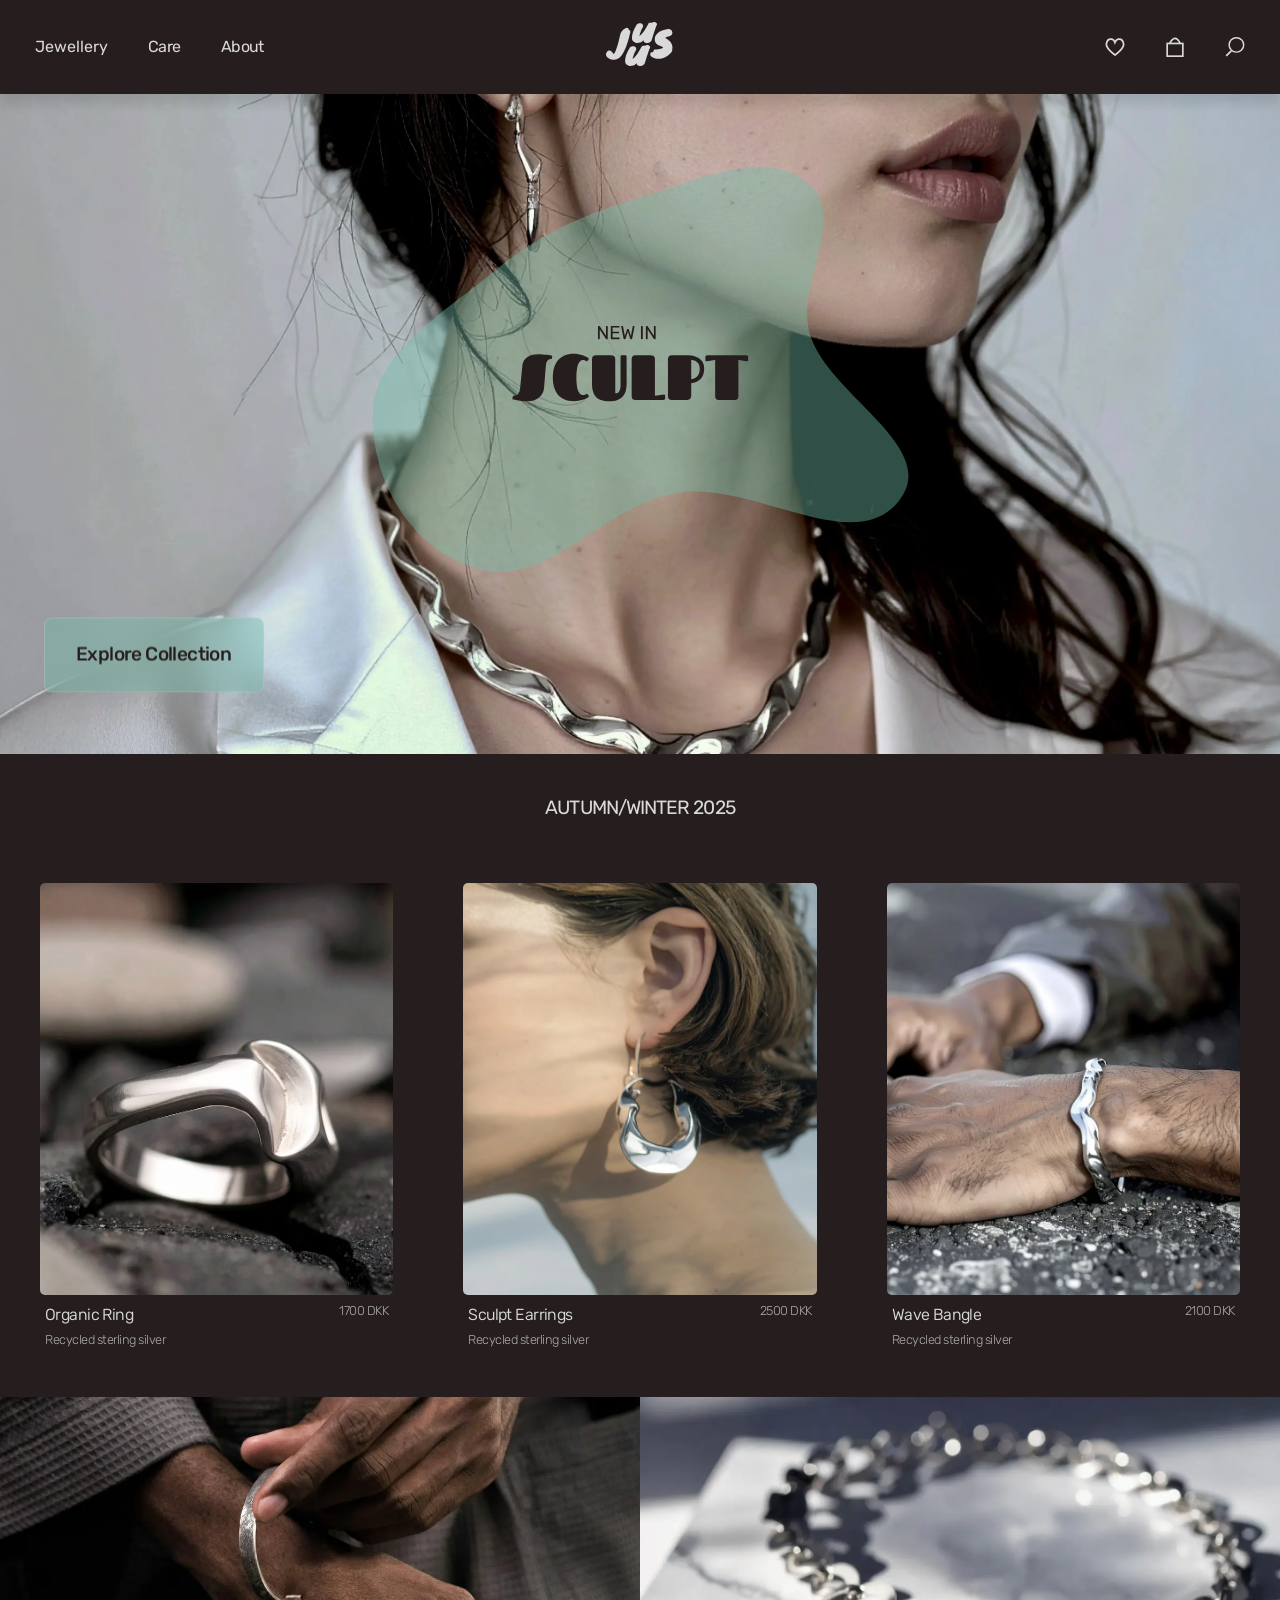
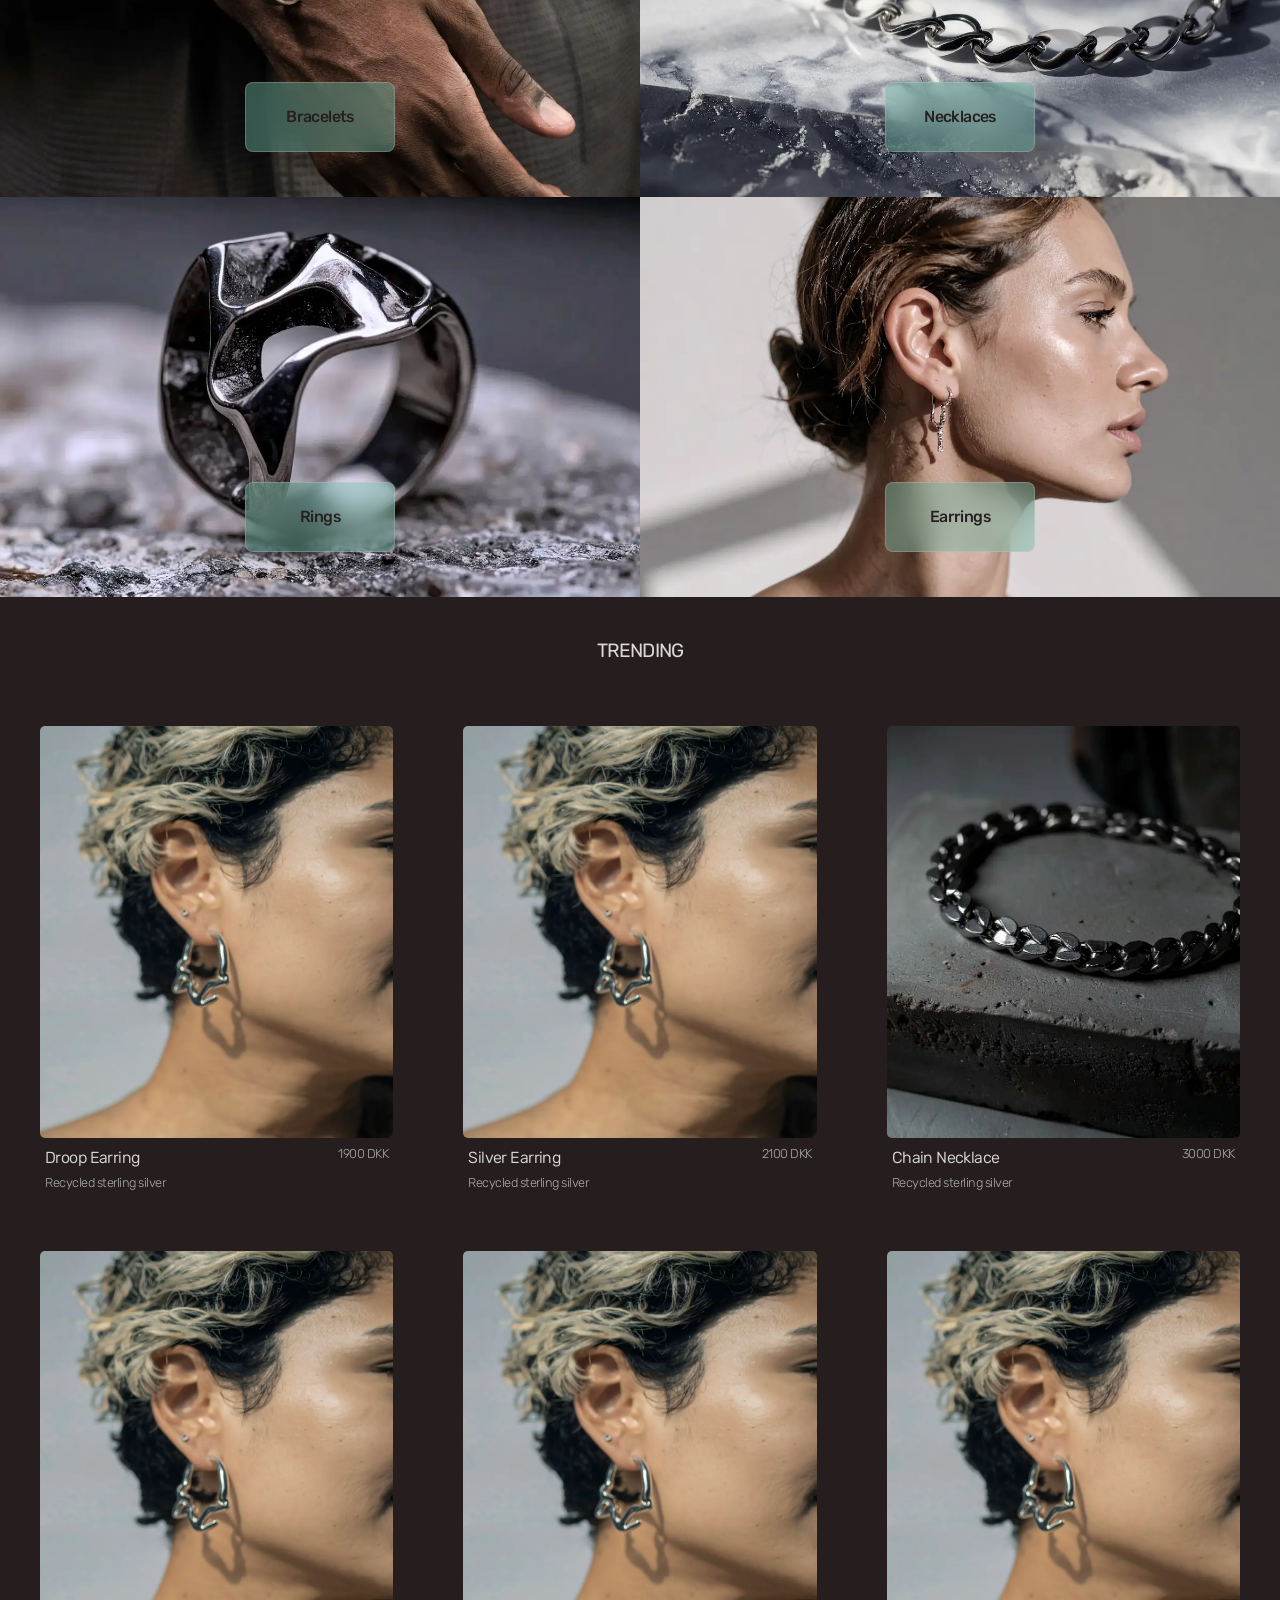
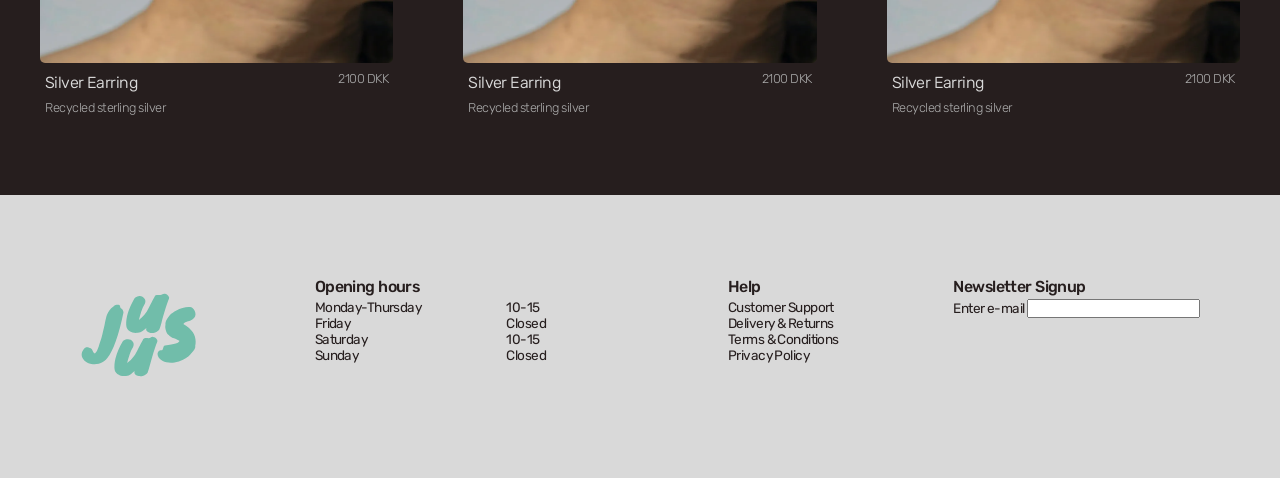
==== commit f6763591: "added more images" ====
--- a/index.html
+++ b/index.html
@@ -222,6 +222,19 @@
       <div>
         <img
           src="content/2D758AC2-E282-406F-872F-EA88A35DF273_1_201_a.webp"
+          alt="Woman wearing a droopy earring"
+        />
+        <div class="grid1-1">
+          <div class="producttext1">
+            <h3>Droop Earring</h3>
+            <p>Recycled sterling silver</p>
+          </div>
+          <div class="producttext1-1"><p>1900 DKK</p></div>
+        </div>
+      </div>
+      <div>
+        <img
+          src="content/2D758AC2-E282-406F-872F-EA88A35DF273_1_201_a.webp"
           alt="dummy-image"
         />
         <div class="grid1-1">
@@ -234,28 +247,15 @@
       </div>
       <div>
         <img
-          src="content/2D758AC2-E282-406F-872F-EA88A35DF273_1_201_a.webp"
-          alt="dummy-image"
-        />
-        <div class="grid1-1">
-          <div class="producttext1">
-            <h3>Silver Earring</h3>
-            <p>Recycled sterling silver</p>
-          </div>
-          <div class="producttext1-1"><p>2100 DKK</p></div>
-        </div>
-      </div>
-      <div>
-        <img
-          src="content/2D758AC2-E282-406F-872F-EA88A35DF273_1_201_a.webp"
-          alt="dummy-image"
-        />
-        <div class="grid1-1">
-          <div class="producttext1">
-            <h3>Silver Earring</h3>
-            <p>Recycled sterling silver</p>
-          </div>
-          <div class="producttext1-1"><p>2100 DKK</p></div>
+          src="content/chainnecklace.webp"
+          alt="chain necklace on a piece of concrete"
+        />
+        <div class="grid1-1">
+          <div class="producttext1">
+            <h3>Chain Necklace</h3>
+            <p>Recycled sterling silver</p>
+          </div>
+          <div class="producttext1-1"><p>3000 DKK</p></div>
         </div>
       </div>
       <div>
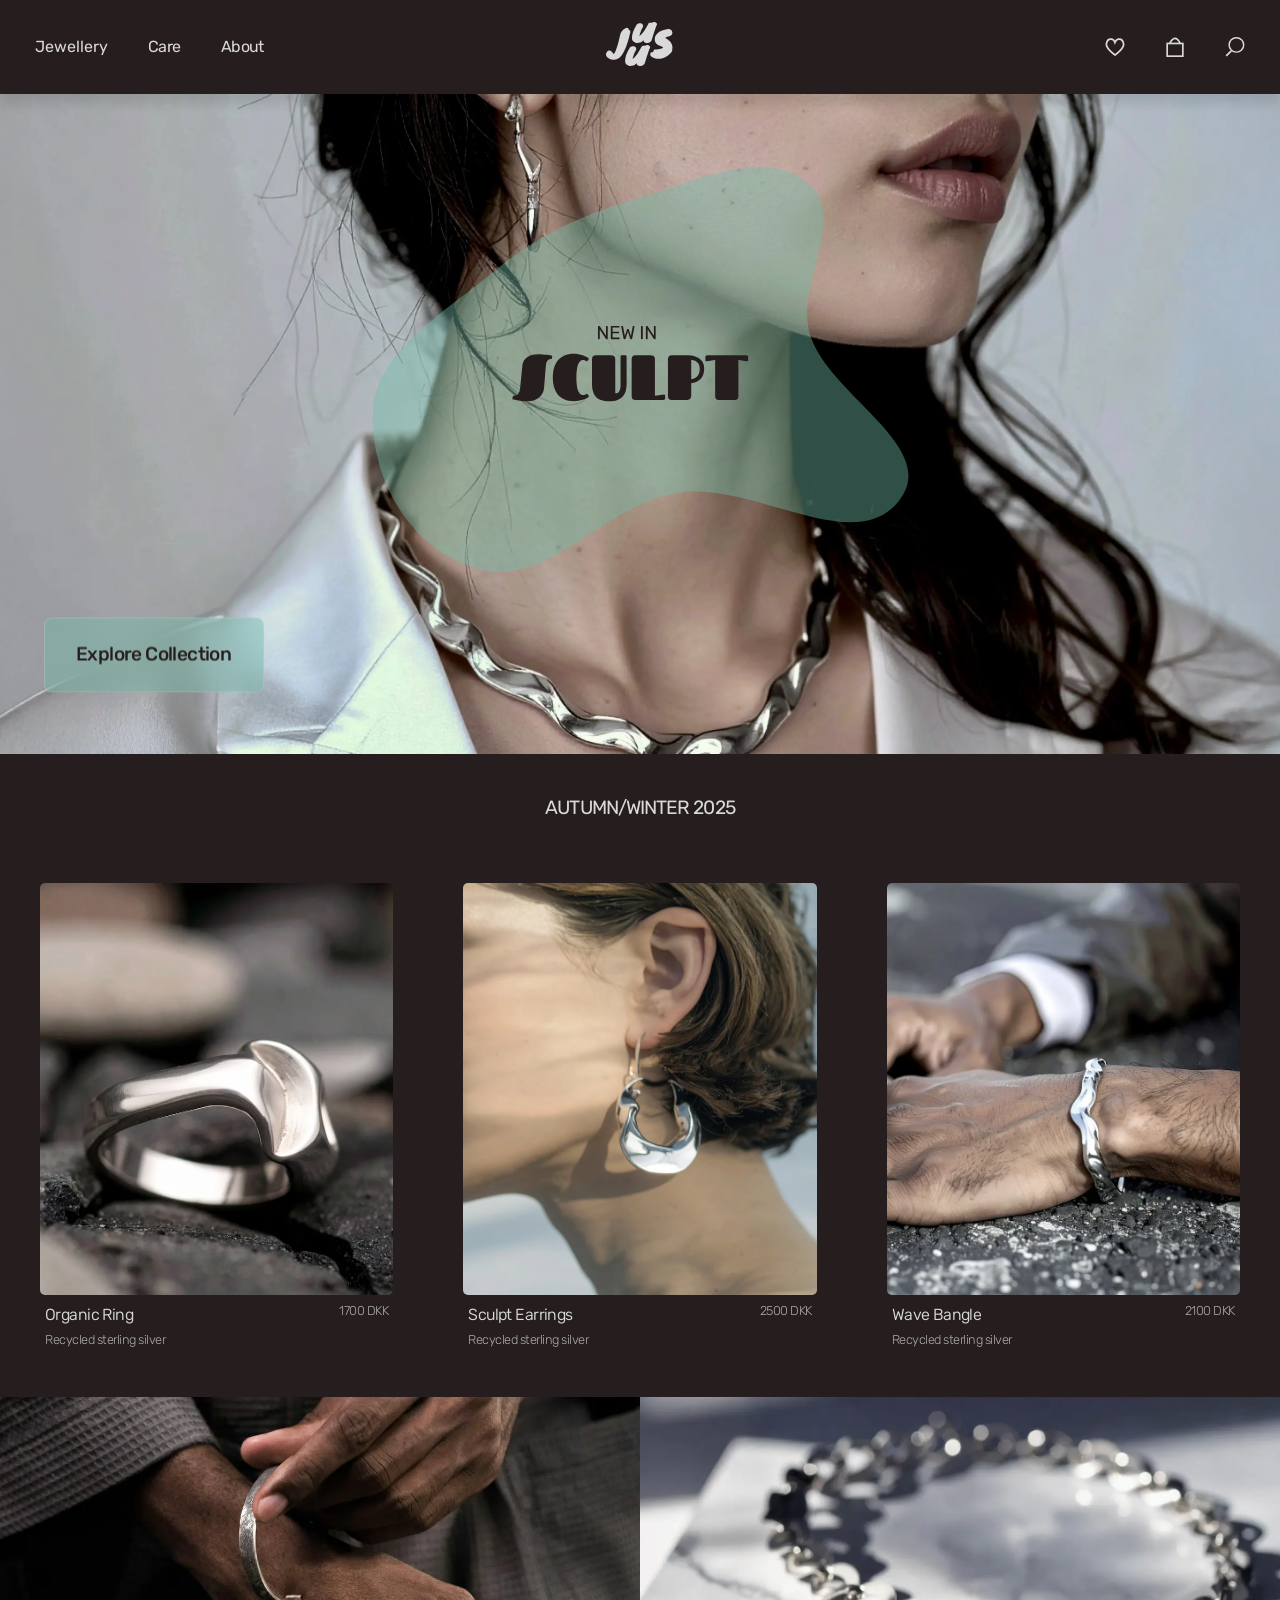
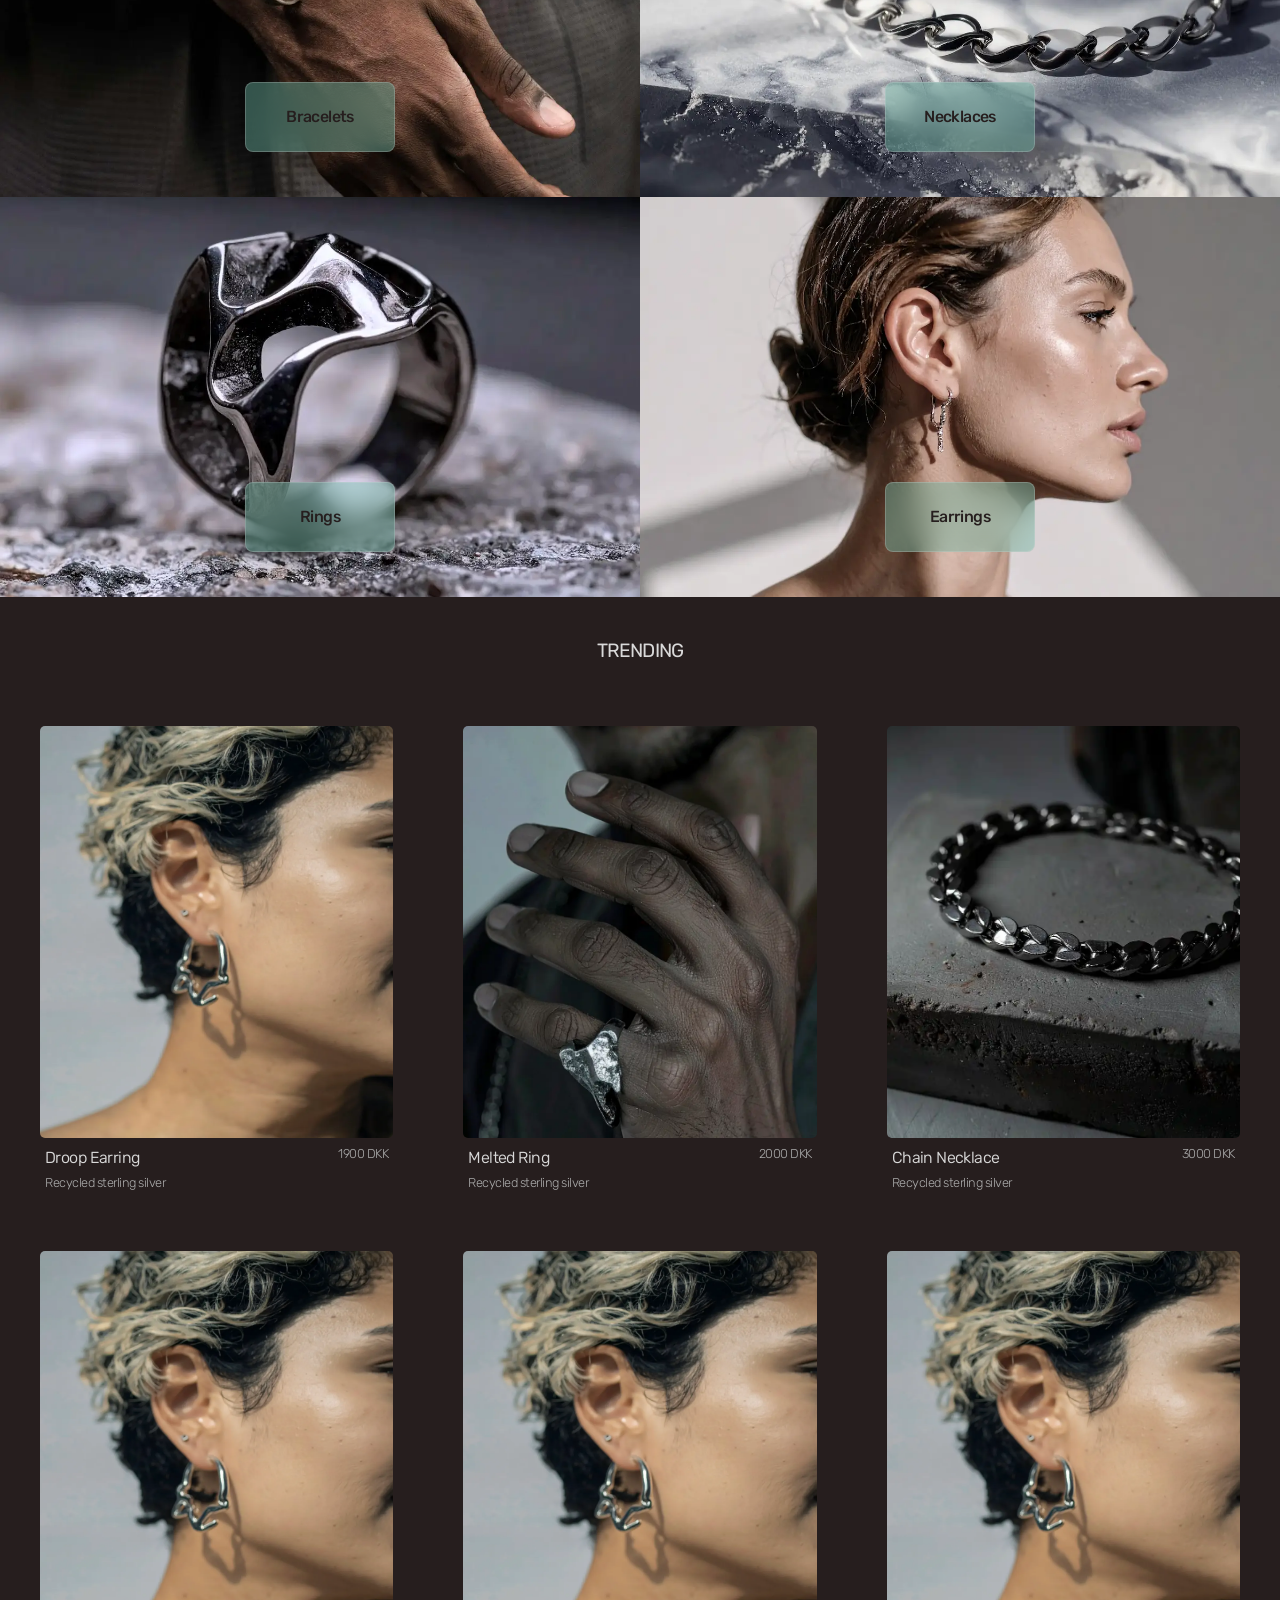
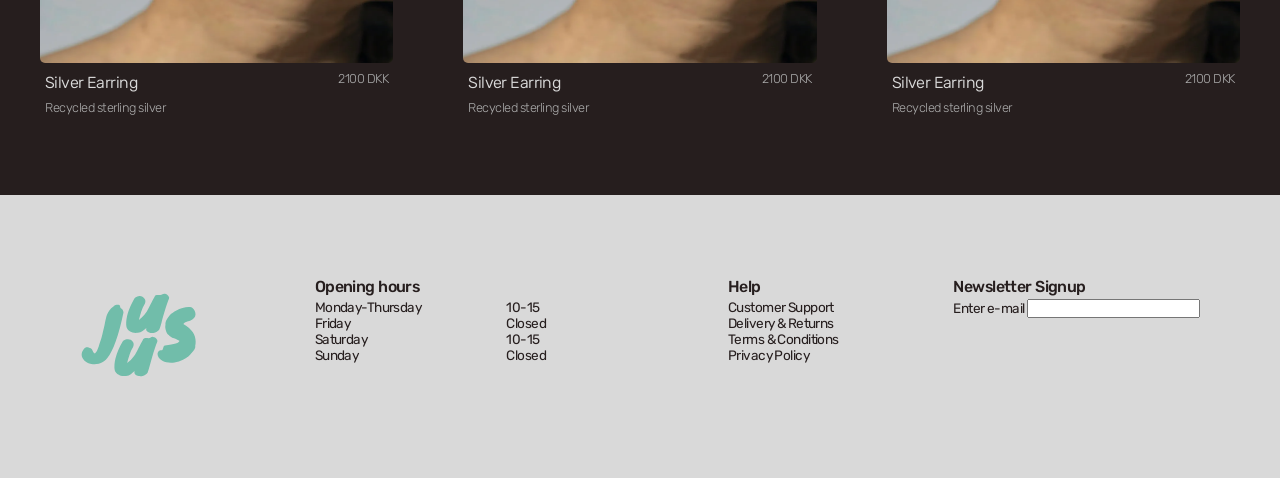
==== commit b90e2ab3: "image" ====
--- a/index.html
+++ b/index.html
@@ -234,15 +234,15 @@
       </div>
       <div>
         <img
-          src="content/2D758AC2-E282-406F-872F-EA88A35DF273_1_201_a.webp"
-          alt="dummy-image"
-        />
-        <div class="grid1-1">
-          <div class="producttext1">
-            <h3>Silver Earring</h3>
-            <p>Recycled sterling silver</p>
-          </div>
-          <div class="producttext1-1"><p>2100 DKK</p></div>
+          src="content/meltedring.webp"
+          alt="Man wearing a melted pointy ring"
+        />
+        <div class="grid1-1">
+          <div class="producttext1">
+            <h3>Melted Ring</h3>
+            <p>Recycled sterling silver</p>
+          </div>
+          <div class="producttext1-1"><p>2000 DKK</p></div>
         </div>
       </div>
       <div>
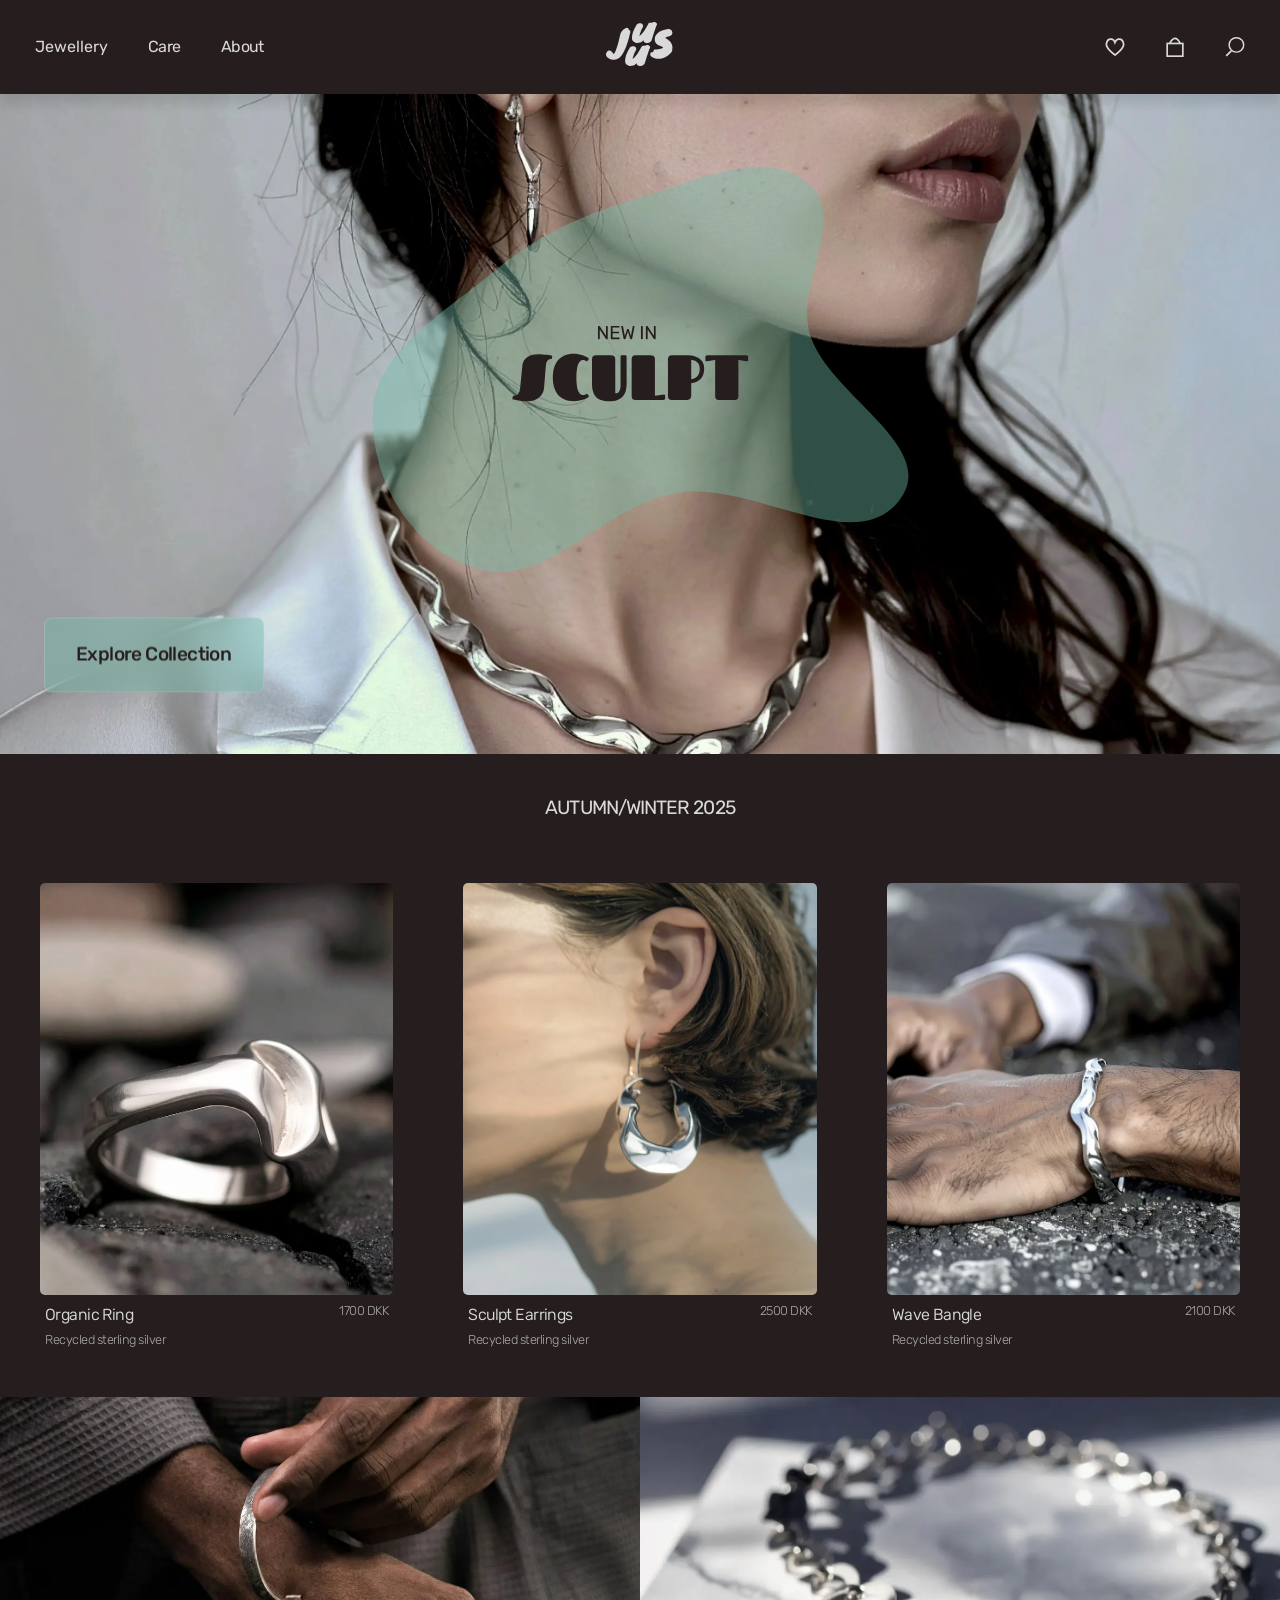
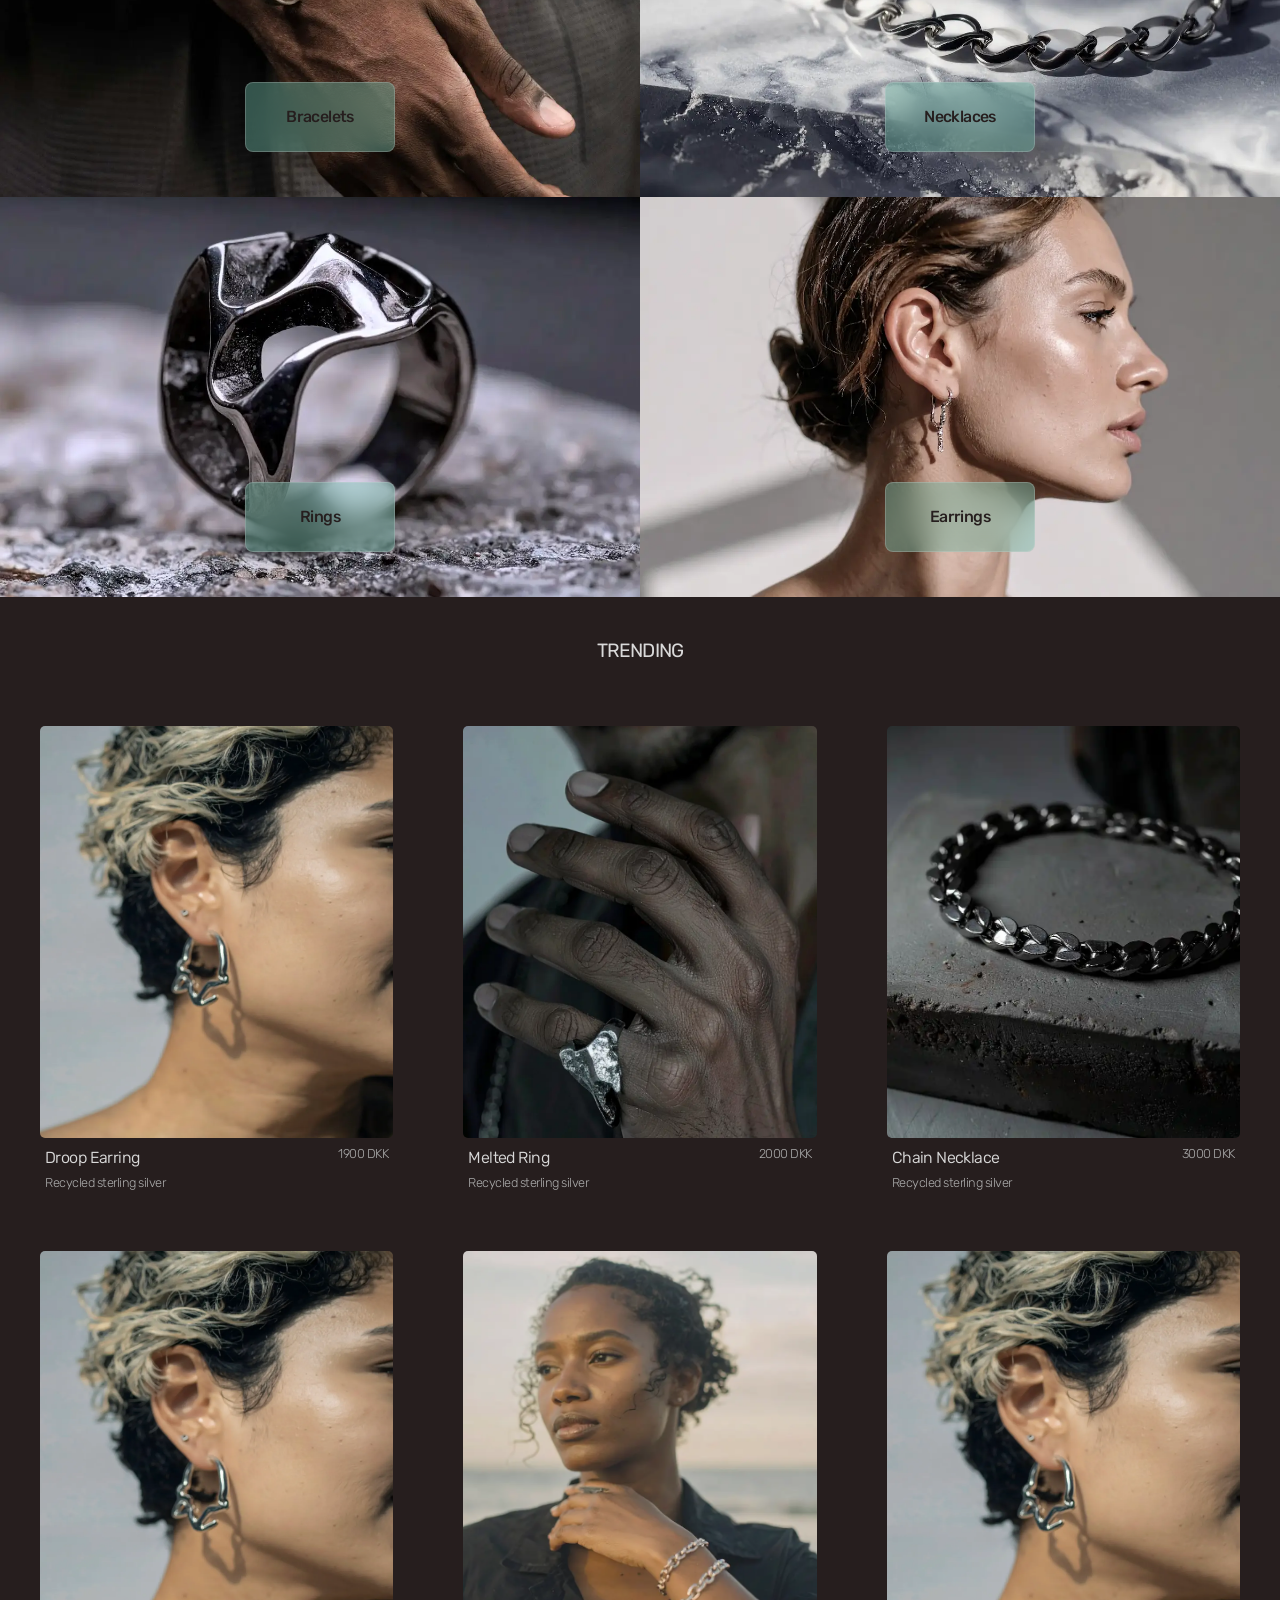
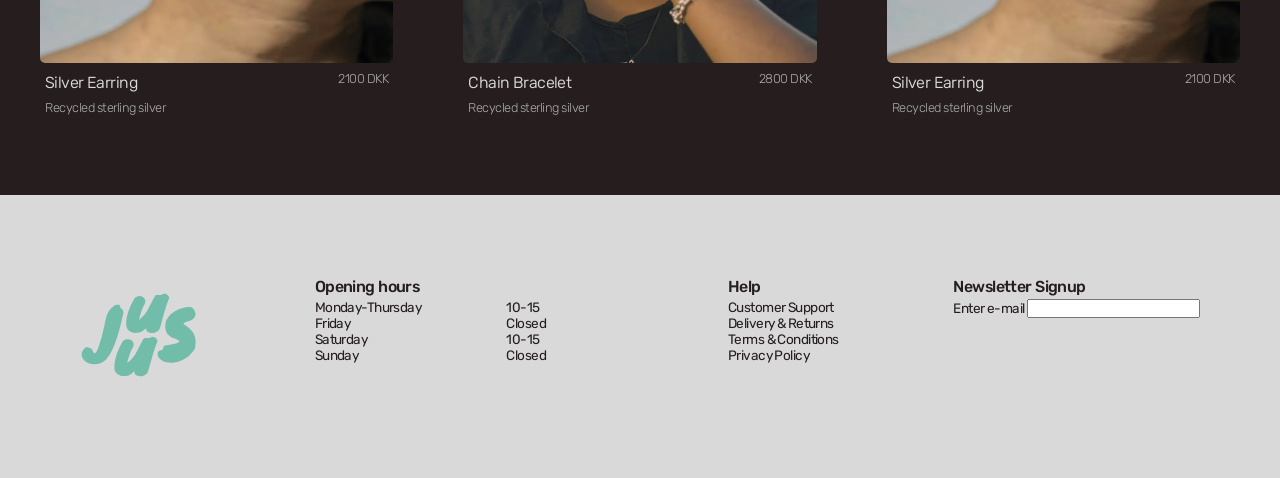
==== commit 944e5158: "image" ====
--- a/index.html
+++ b/index.html
@@ -273,15 +273,15 @@
       </div>
       <div class="fall-out">
         <img
-          src="content/2D758AC2-E282-406F-872F-EA88A35DF273_1_201_a.webp"
-          alt="dummy-image"
-        />
-        <div class="grid1-1">
-          <div class="producttext1">
-            <h3>Silver Earring</h3>
-            <p>Recycled sterling silver</p>
-          </div>
-          <div class="producttext1-1"><p>2100 DKK</p></div>
+          src="content/chainbracelet.webp"
+          alt="woman wearing a chain bracelet"
+        />
+        <div class="grid1-1">
+          <div class="producttext1">
+            <h3>Chain Bracelet</h3>
+            <p>Recycled sterling silver</p>
+          </div>
+          <div class="producttext1-1"><p>2800 DKK</p></div>
         </div>
       </div>
       <div class="fall-out">
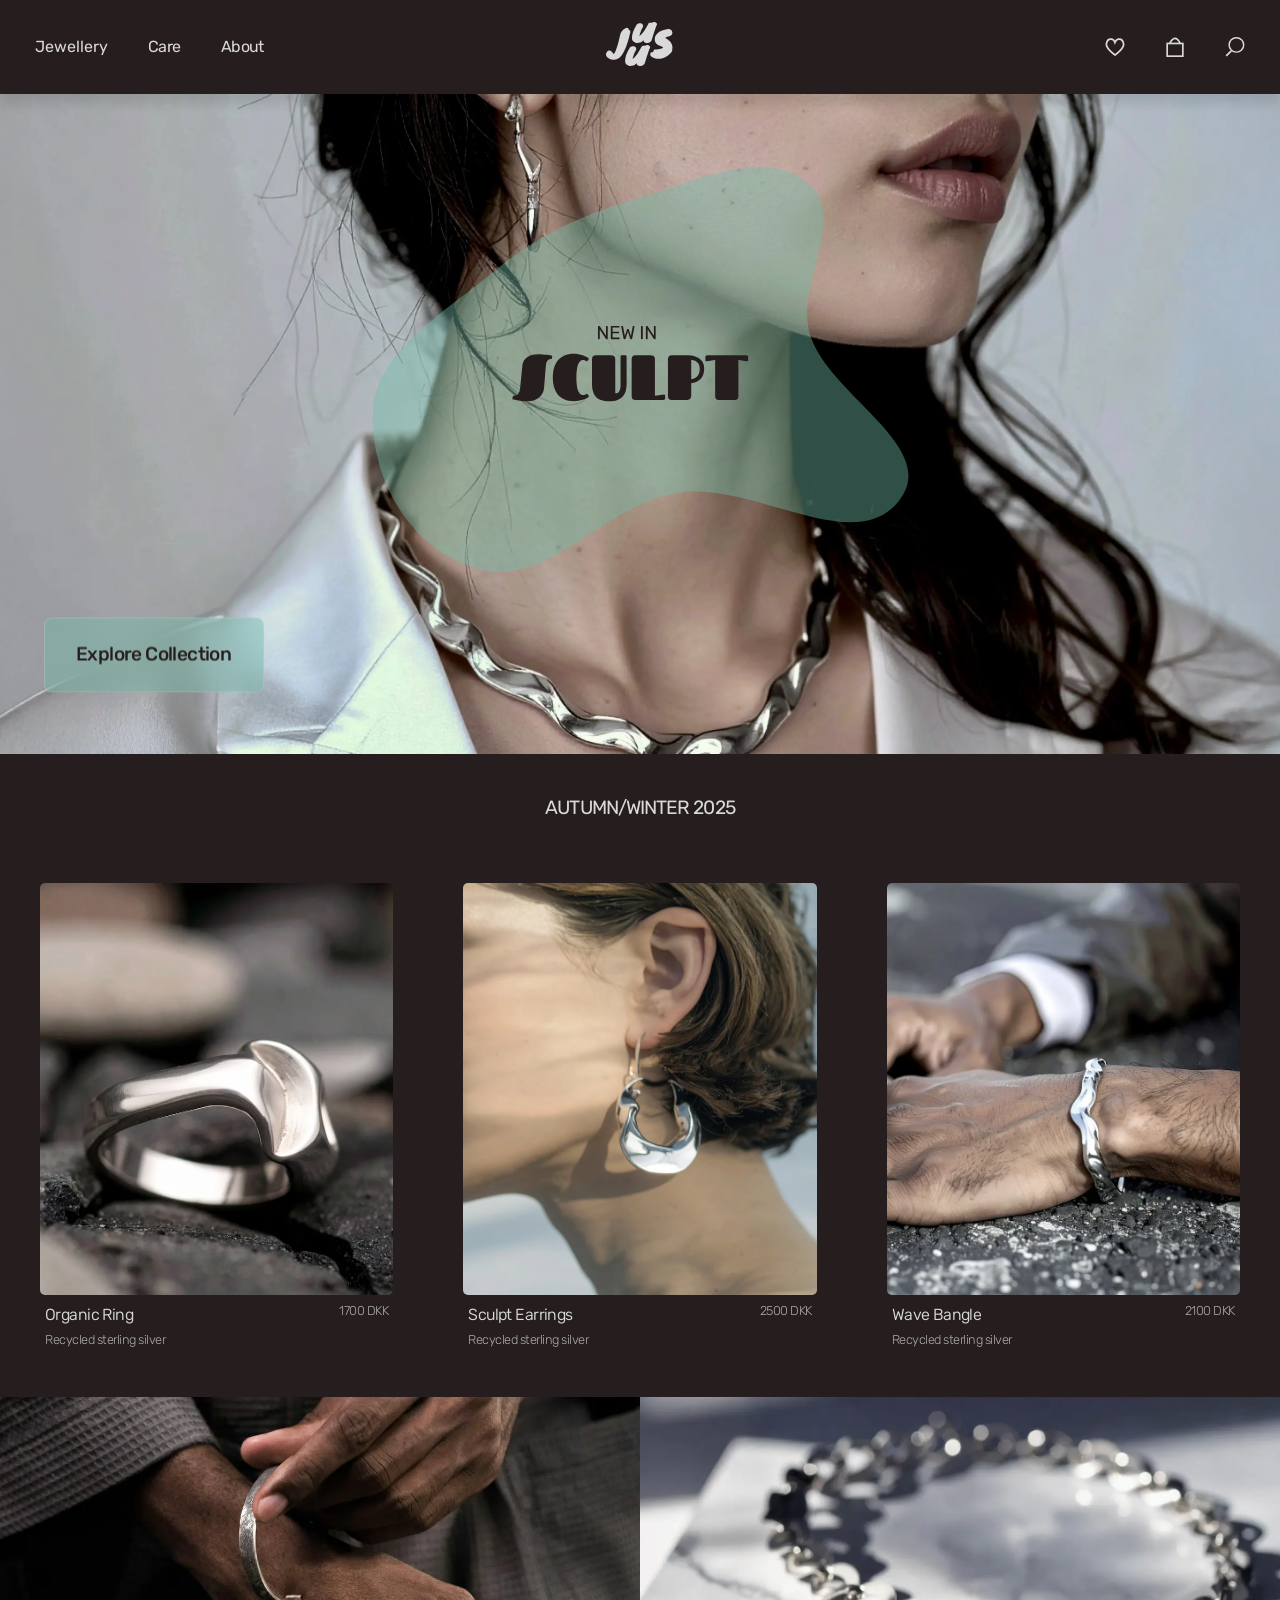
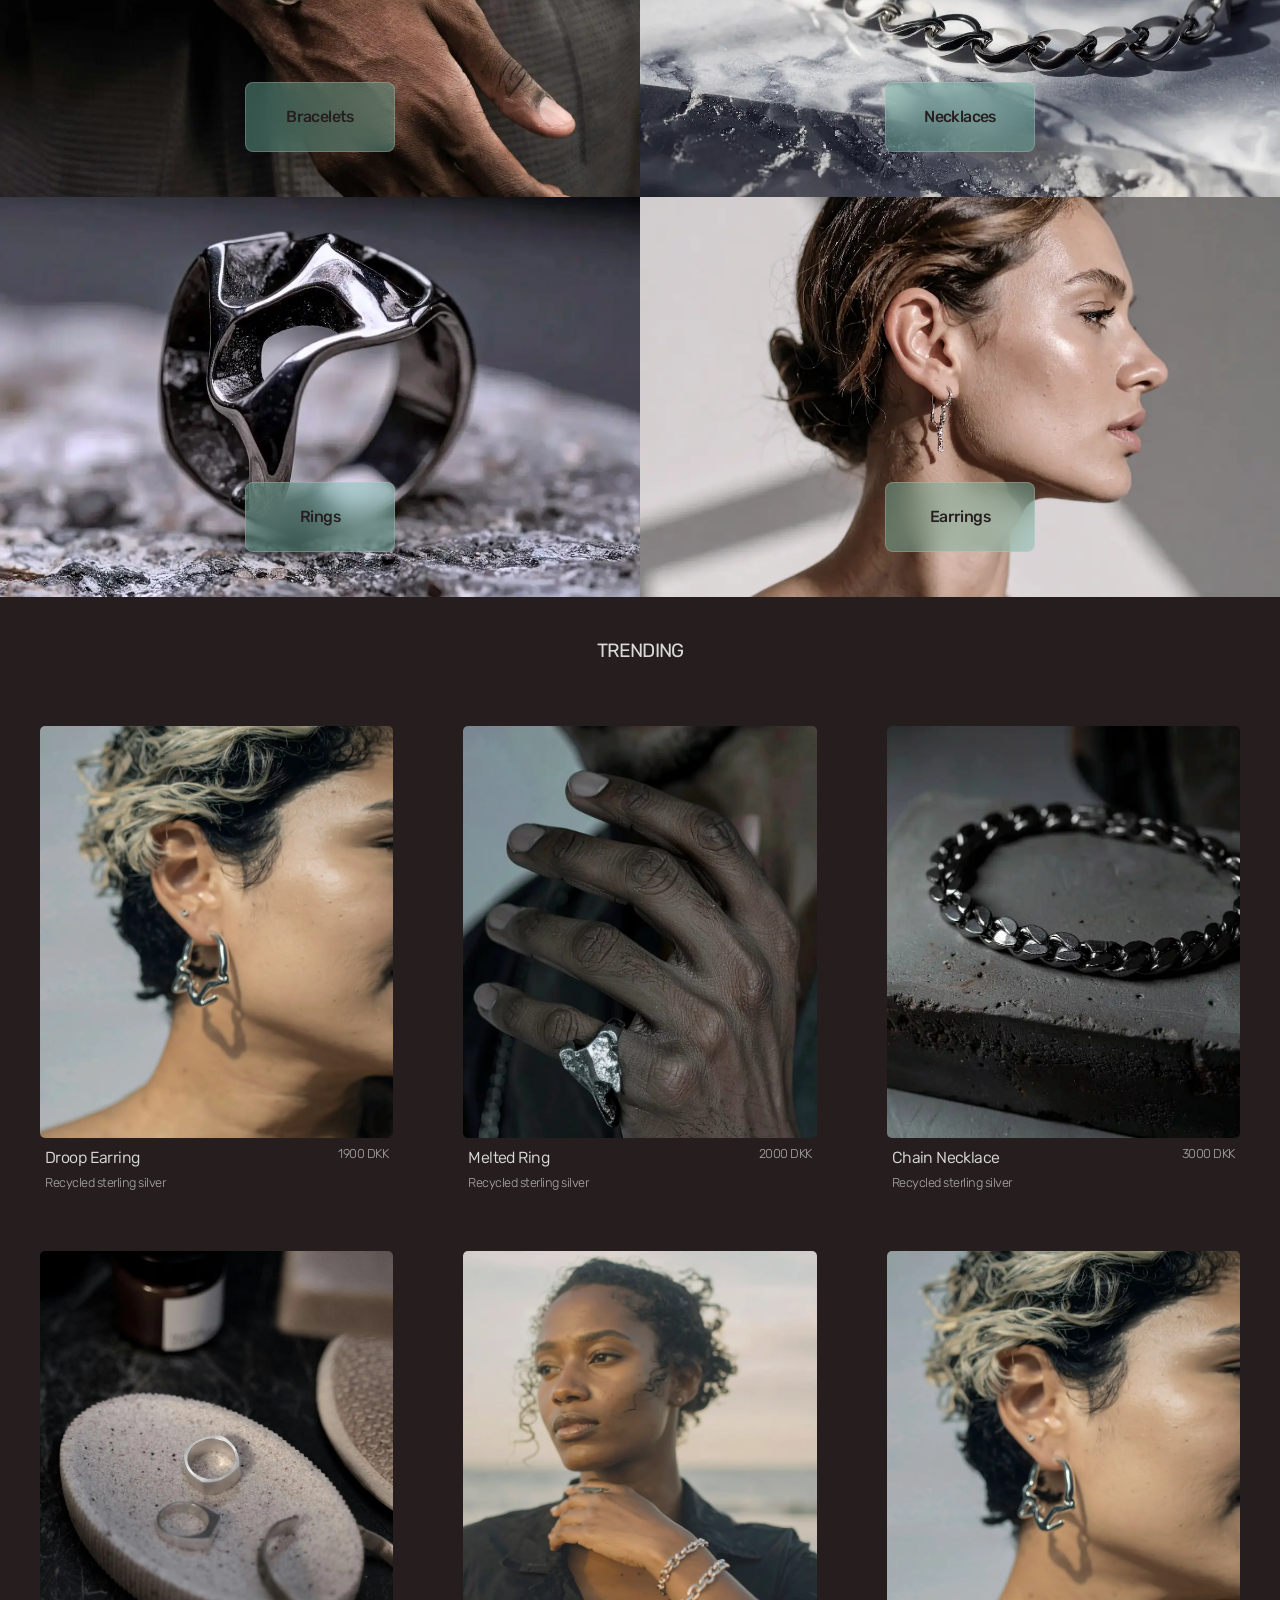
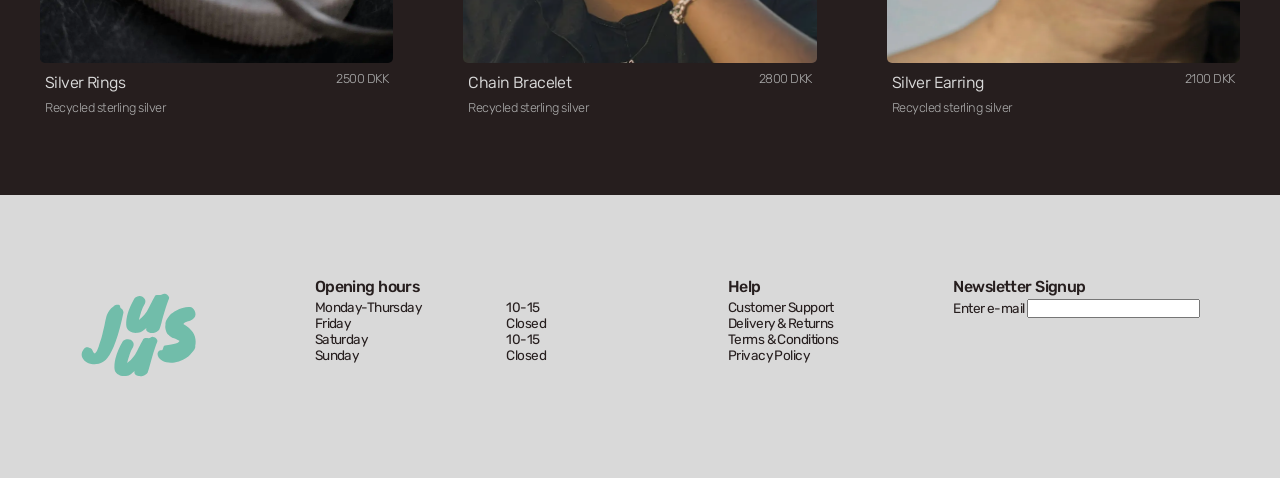
==== commit e8beb39f: "image" ====
--- a/index.html
+++ b/index.html
@@ -260,15 +260,15 @@
       </div>
       <div>
         <img
-          src="content/2D758AC2-E282-406F-872F-EA88A35DF273_1_201_a.webp"
-          alt="dummy-image"
-        />
-        <div class="grid1-1">
-          <div class="producttext1">
-            <h3>Silver Earring</h3>
-            <p>Recycled sterling silver</p>
-          </div>
-          <div class="producttext1-1"><p>2100 DKK</p></div>
+          src="content/pexels-ron-lach-9144528.webp"
+          alt="Rings displayed on a plate"
+        />
+        <div class="grid1-1">
+          <div class="producttext1">
+            <h3>Silver Rings</h3>
+            <p>Recycled sterling silver</p>
+          </div>
+          <div class="producttext1-1"><p>2500 DKK</p></div>
         </div>
       </div>
       <div class="fall-out">
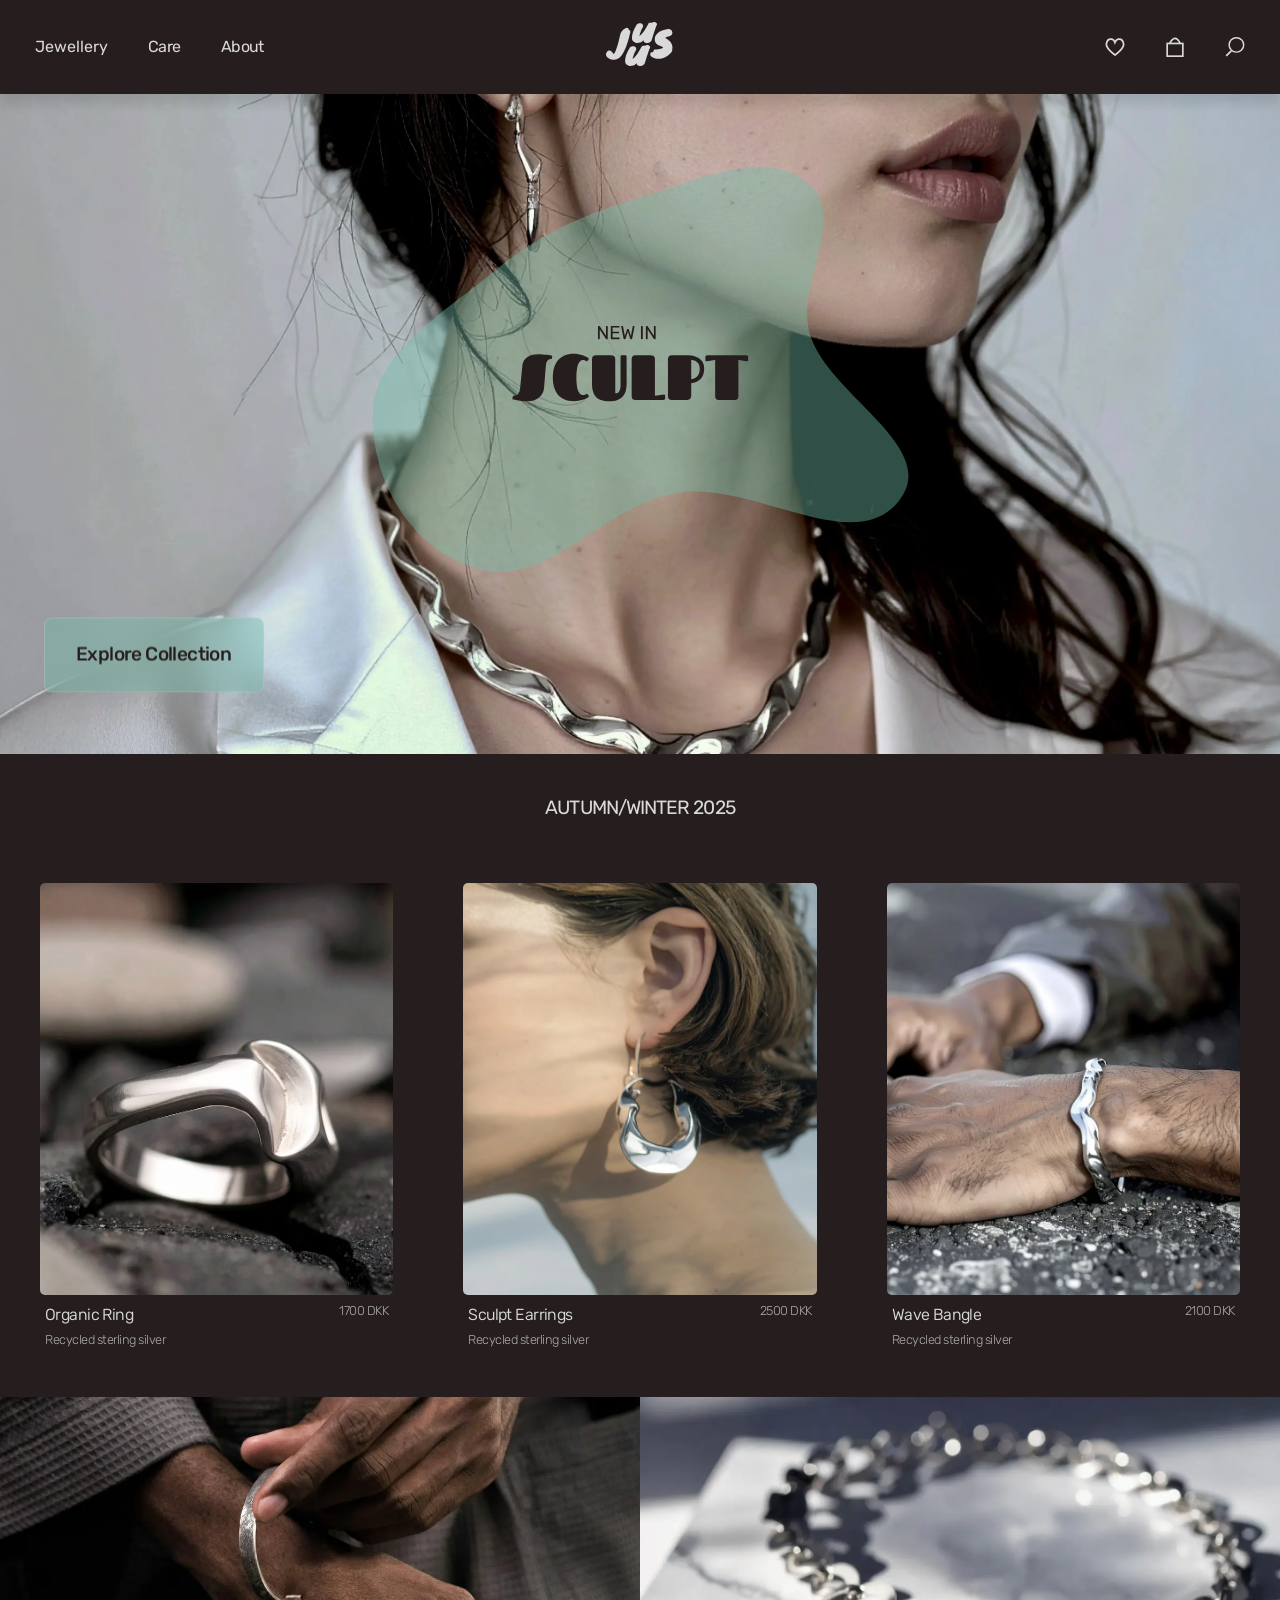
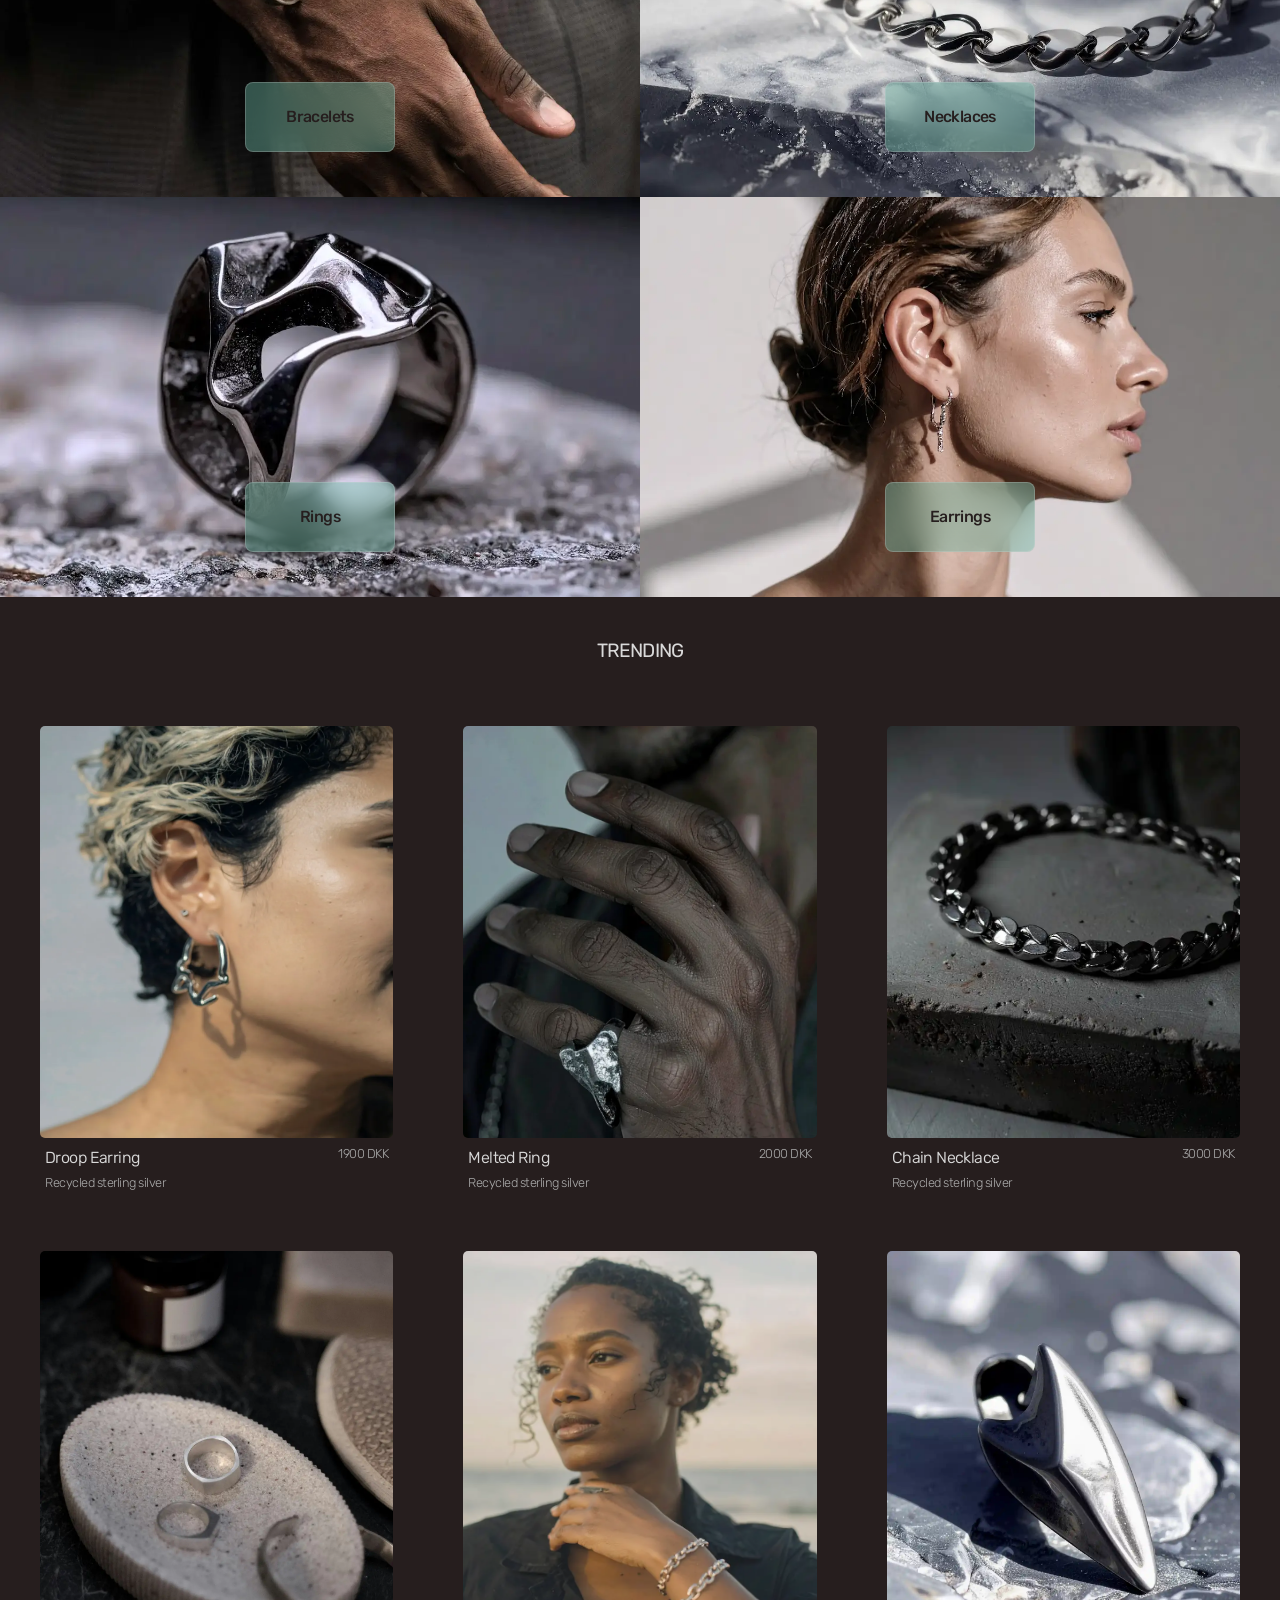
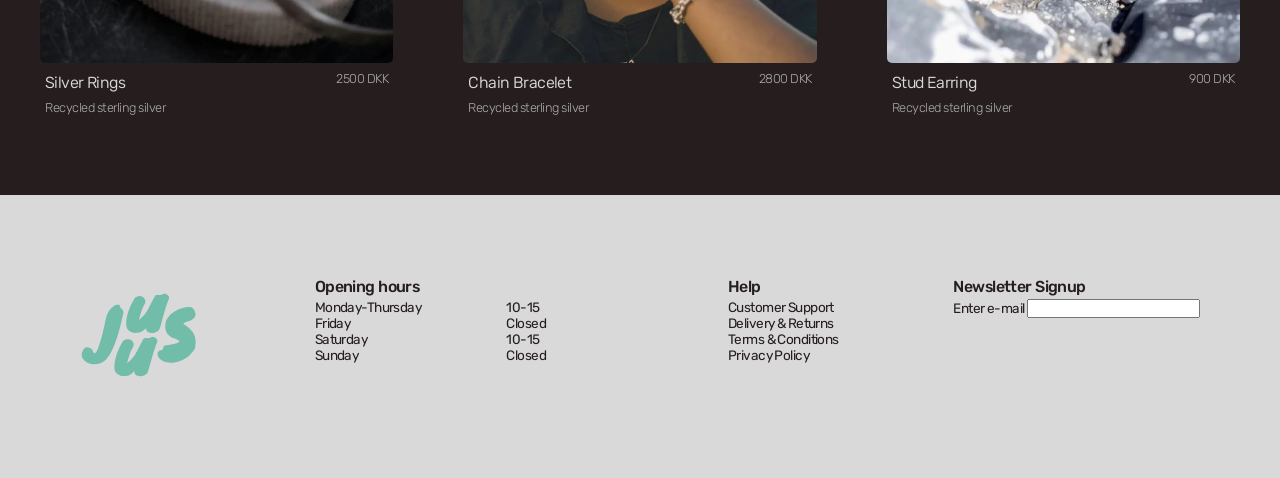
==== commit cb49b818: "image" ====
--- a/index.html
+++ b/index.html
@@ -285,16 +285,13 @@
         </div>
       </div>
       <div class="fall-out">
-        <img
-          src="content/2D758AC2-E282-406F-872F-EA88A35DF273_1_201_a.webp"
-          alt="dummy-image"
-        />
-        <div class="grid1-1">
-          <div class="producttext1">
-            <h3>Silver Earring</h3>
-            <p>Recycled sterling silver</p>
-          </div>
-          <div class="producttext1-1"><p>2100 DKK</p></div>
+        <img src="content/studearring.webp" alt="Earring lying on marble" />
+        <div class="grid1-1">
+          <div class="producttext1">
+            <h3>Stud Earring</h3>
+            <p>Recycled sterling silver</p>
+          </div>
+          <div class="producttext1-1"><p>900 DKK</p></div>
         </div>
       </div>
     </section>
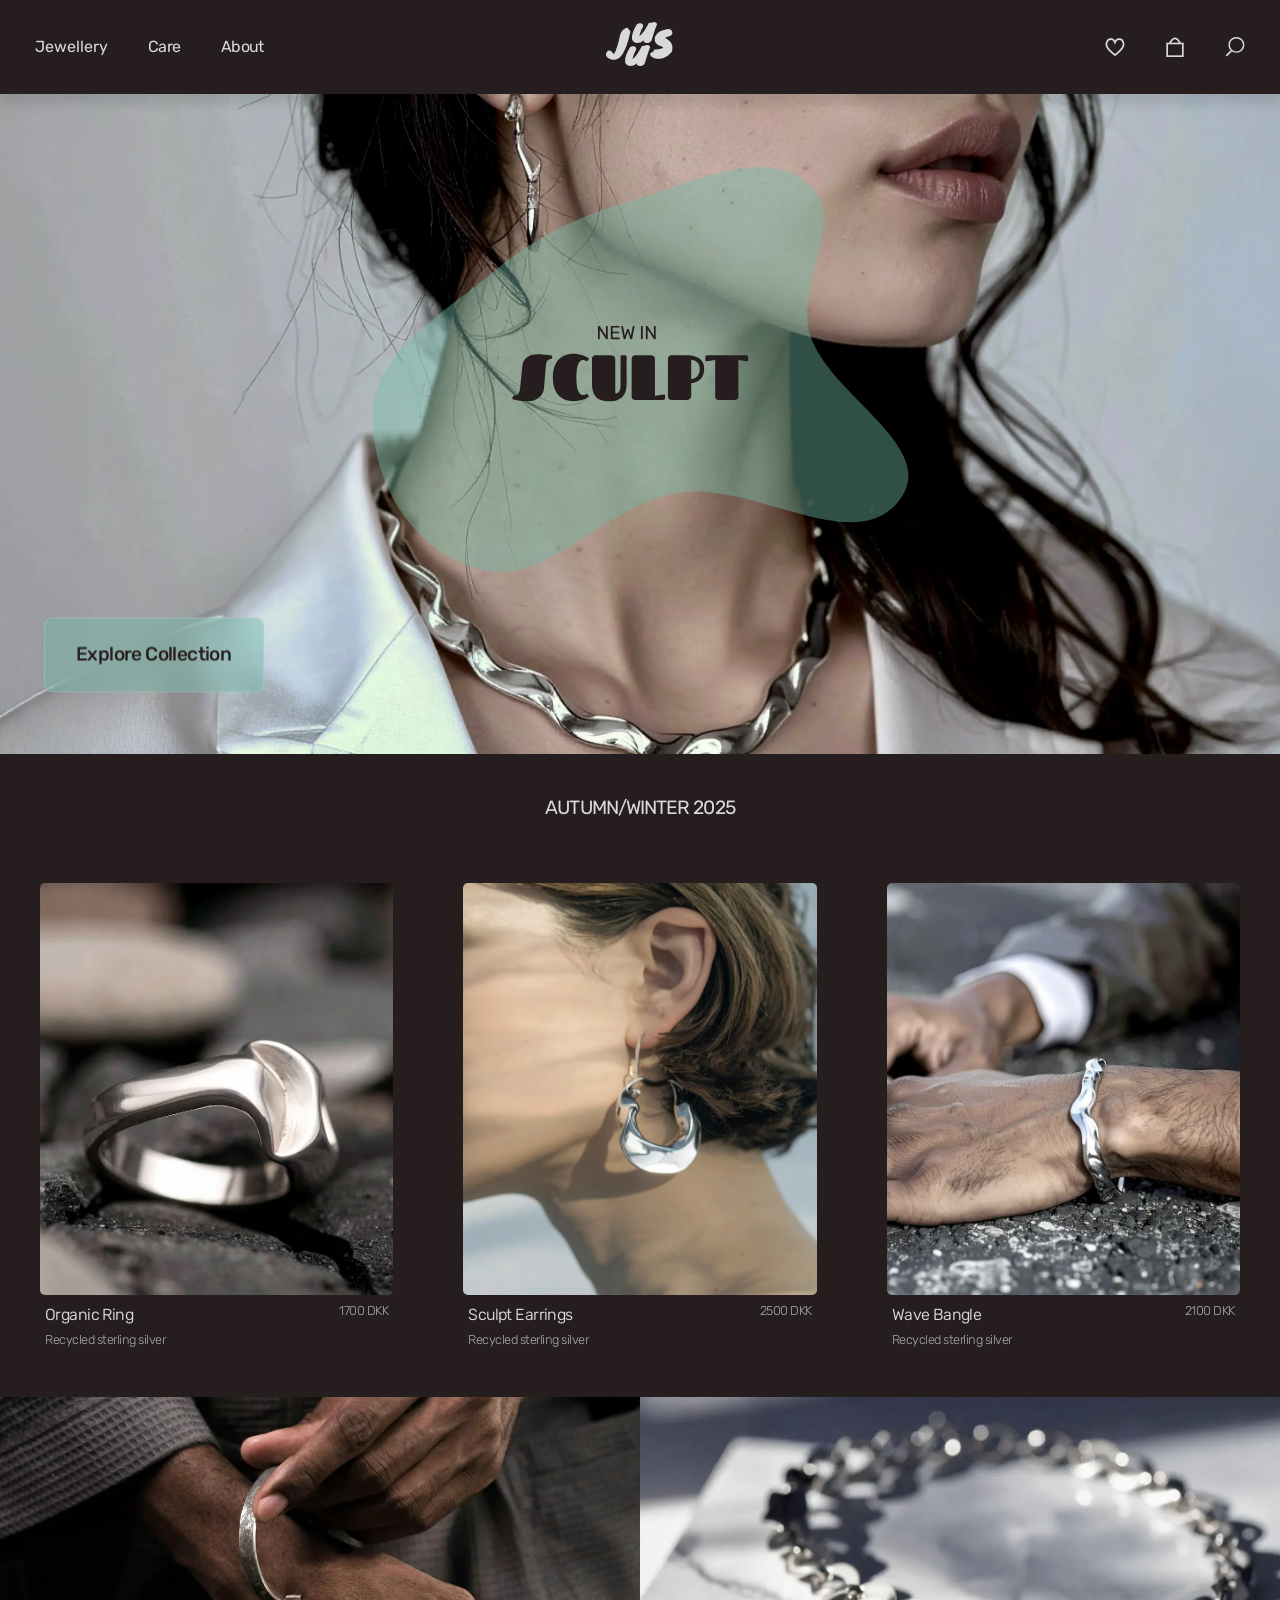
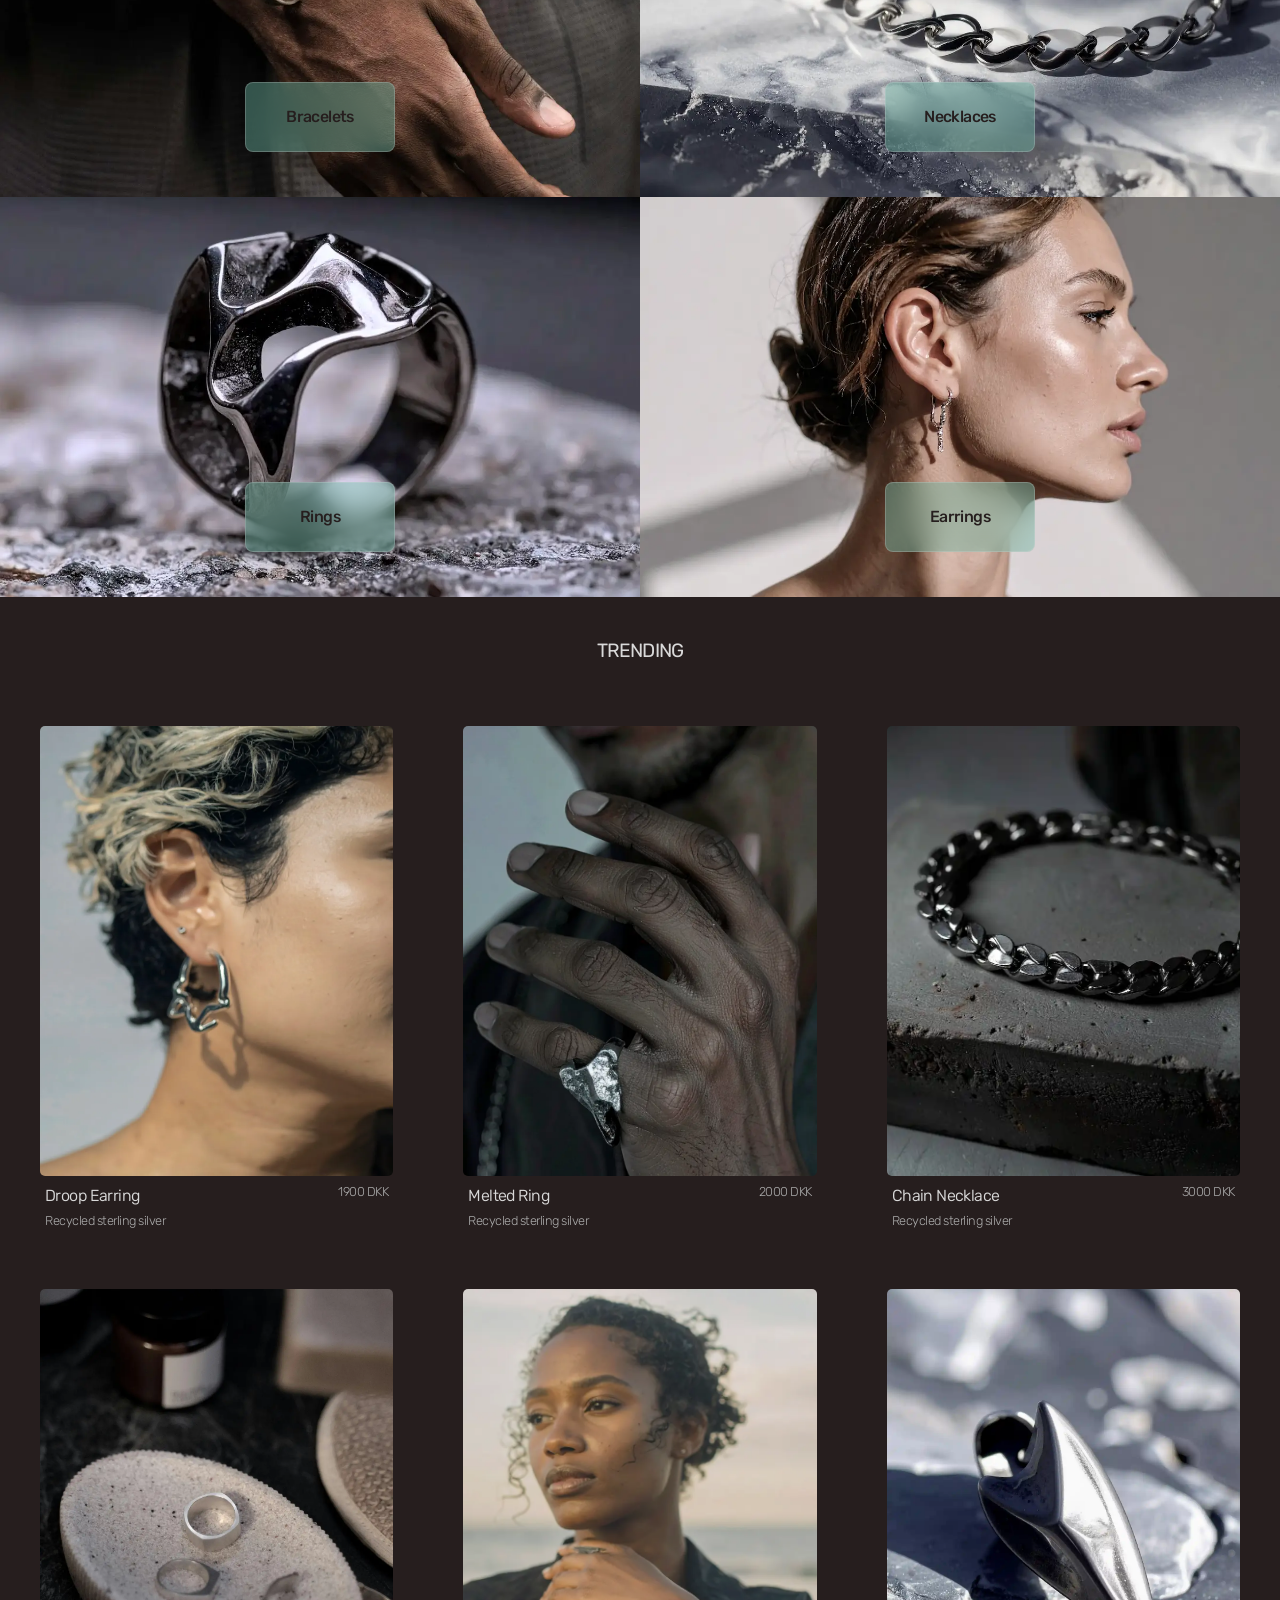
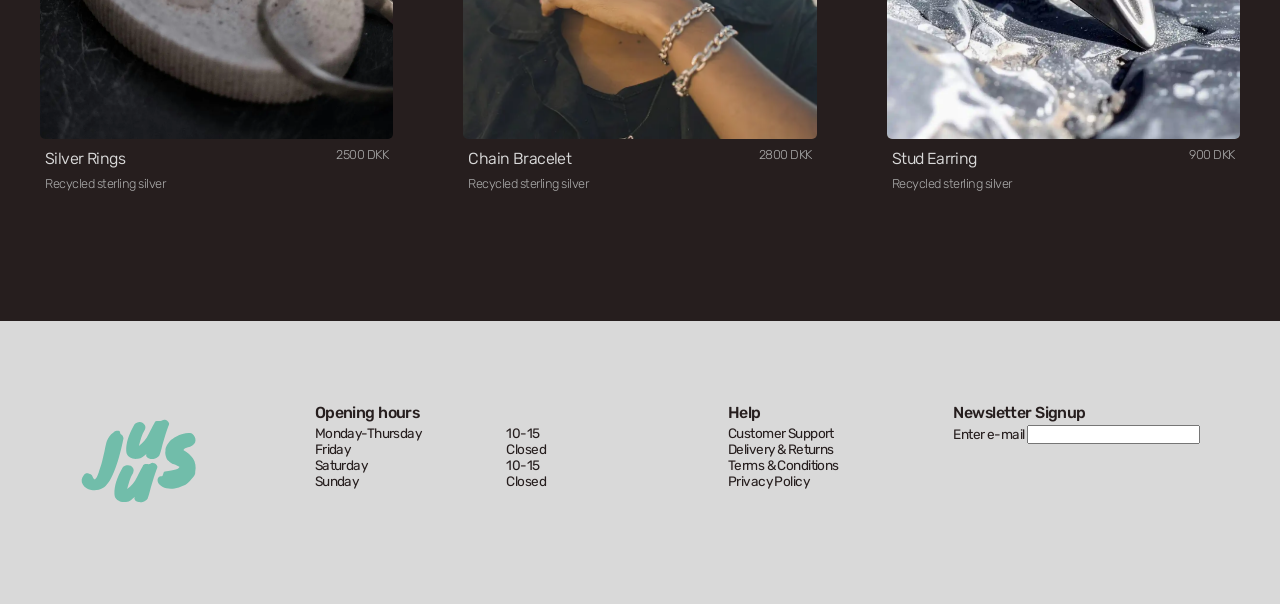
==== commit 1d3c29a1: "image changes" ====
--- a/index.html
+++ b/index.html
@@ -154,10 +154,11 @@
 
     <section class="grid-1">
       <div>
-        <img
-          src="content/organicring.webp"
-          alt="Organically shaped silver ring"
-        />
+        <a href="productpage.html"
+          ><img
+            src="content/organicring.webp"
+            alt="Organically shaped silver ring"
+        /></a>
         <div class="grid1-1">
           <div class="producttext1">
             <h3>Organic Ring</h3>
--- a/general.css
+++ b/general.css
@@ -137,7 +137,9 @@
 }
 
 /* footer starter her */
-
+footer {
+  margin-top: 50px;
+}
 footer svg {
   width: 120px;
   height: 120px;
@@ -366,6 +368,8 @@
   border-radius: 5px;
   transition: transform 120ms linear;
   transform: scale(1);
+  height: 250px;
+  object-fit: cover;
 }
 
 .grid-1 img:hover {
--- a/layout.css
+++ b/layout.css
@@ -37,23 +37,17 @@
     object-fit: cover;
   }
 
-  /* .grid-2 {
-    display: grid;
-    /* grid-template-columns: repeat(auto-fill, minmax(100px, 1fr)); */
-  /* grid-template-columns: 1fr 1fr;
-
+  .grid-2 {
+    display: grid;
+    grid-template-columns: 1fr 1fr;
     grid-template-rows: 1fr 1fr;
     padding: 20px 30px 20px 30px;
     gap: 30px;
-    background-color: red; */
-  /* } */
-
-  .grid-2 {
-    display: grid;
-    grid-template-columns: 1fr 1fr;
-    grid-template-rows: 1fr 1fr;
-    padding: 20px 30px 20px 30px;
-    gap: 30px;
+  }
+
+  .grid-2 img {
+    height: 250px;
+    object-fit: cover;
   }
 
   .fall-out {
@@ -186,7 +180,8 @@
   .grid-2 img {
     width: 100%;
     object-fit: cover;
-    aspect-ratio: 6 / 7;
+    /* aspect-ratio: 6 / 7; */
+    height: 450px;
   }
 
   .grid-2 {
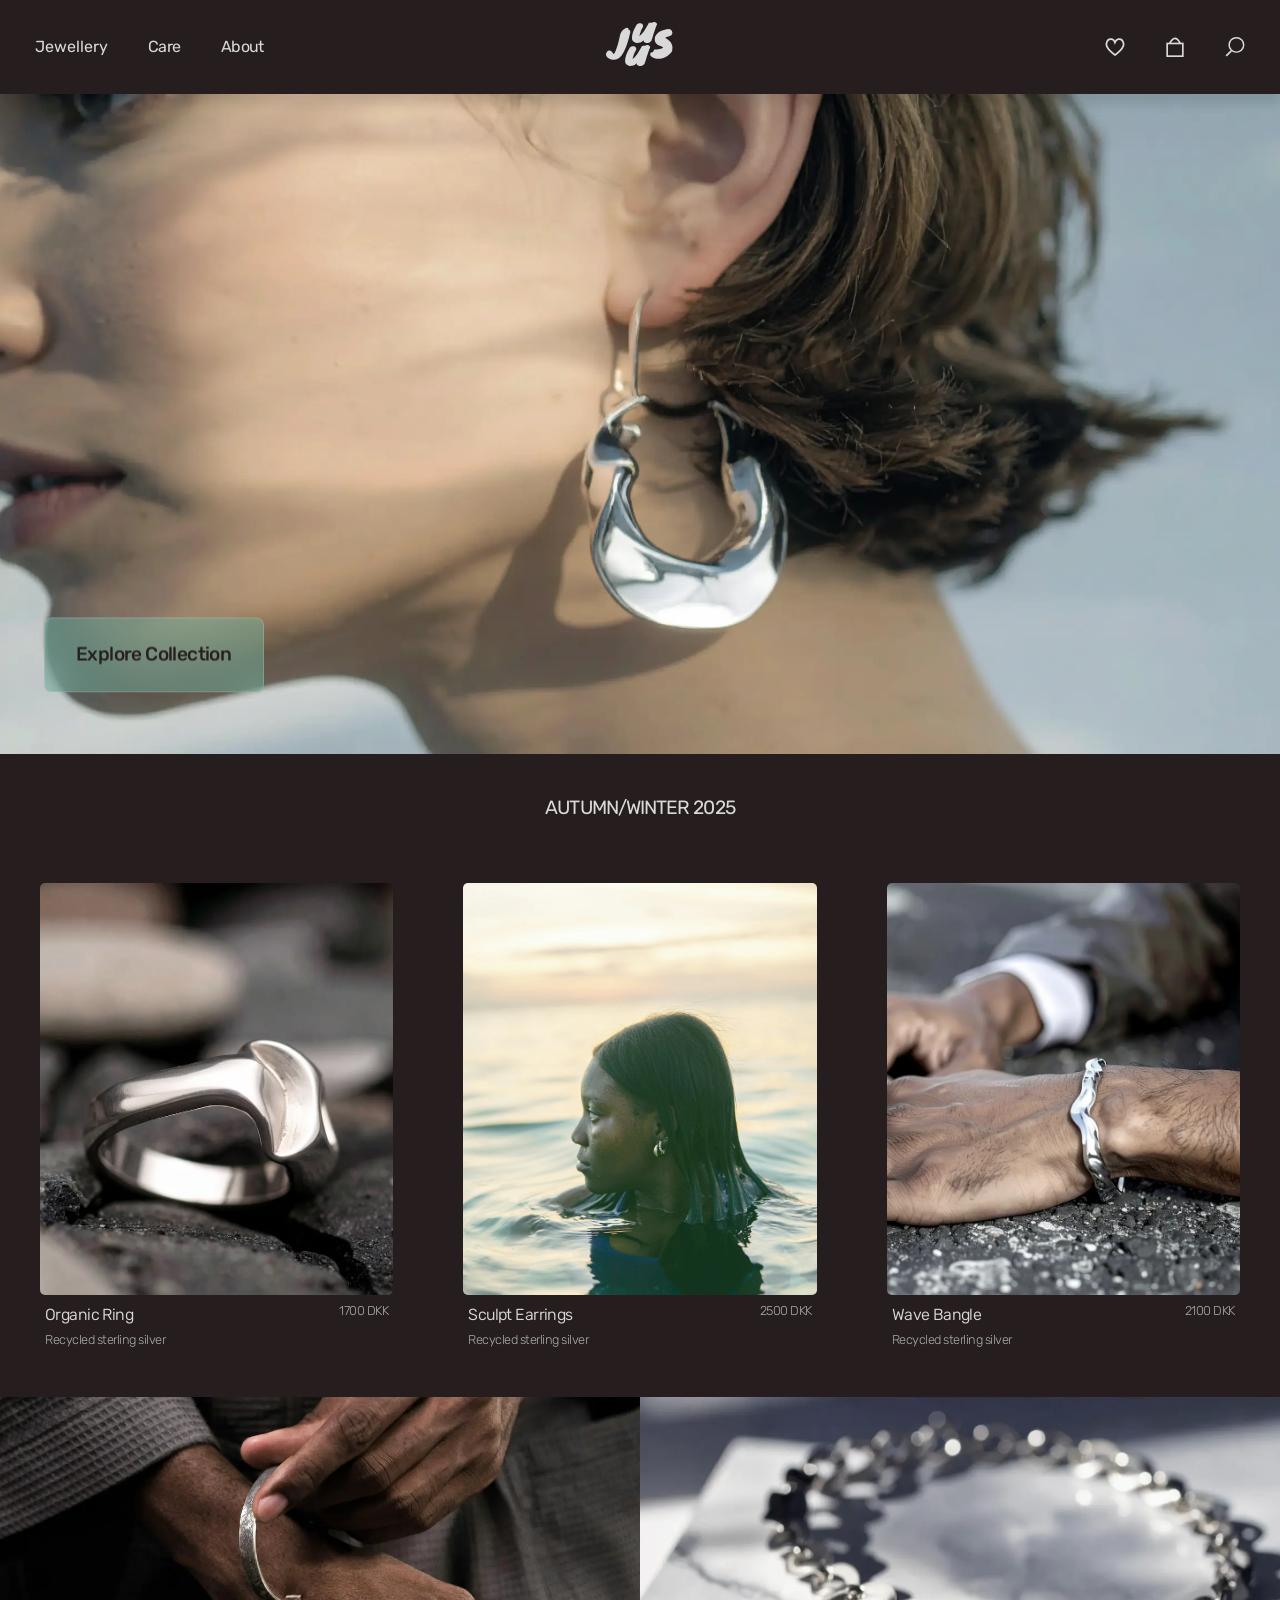
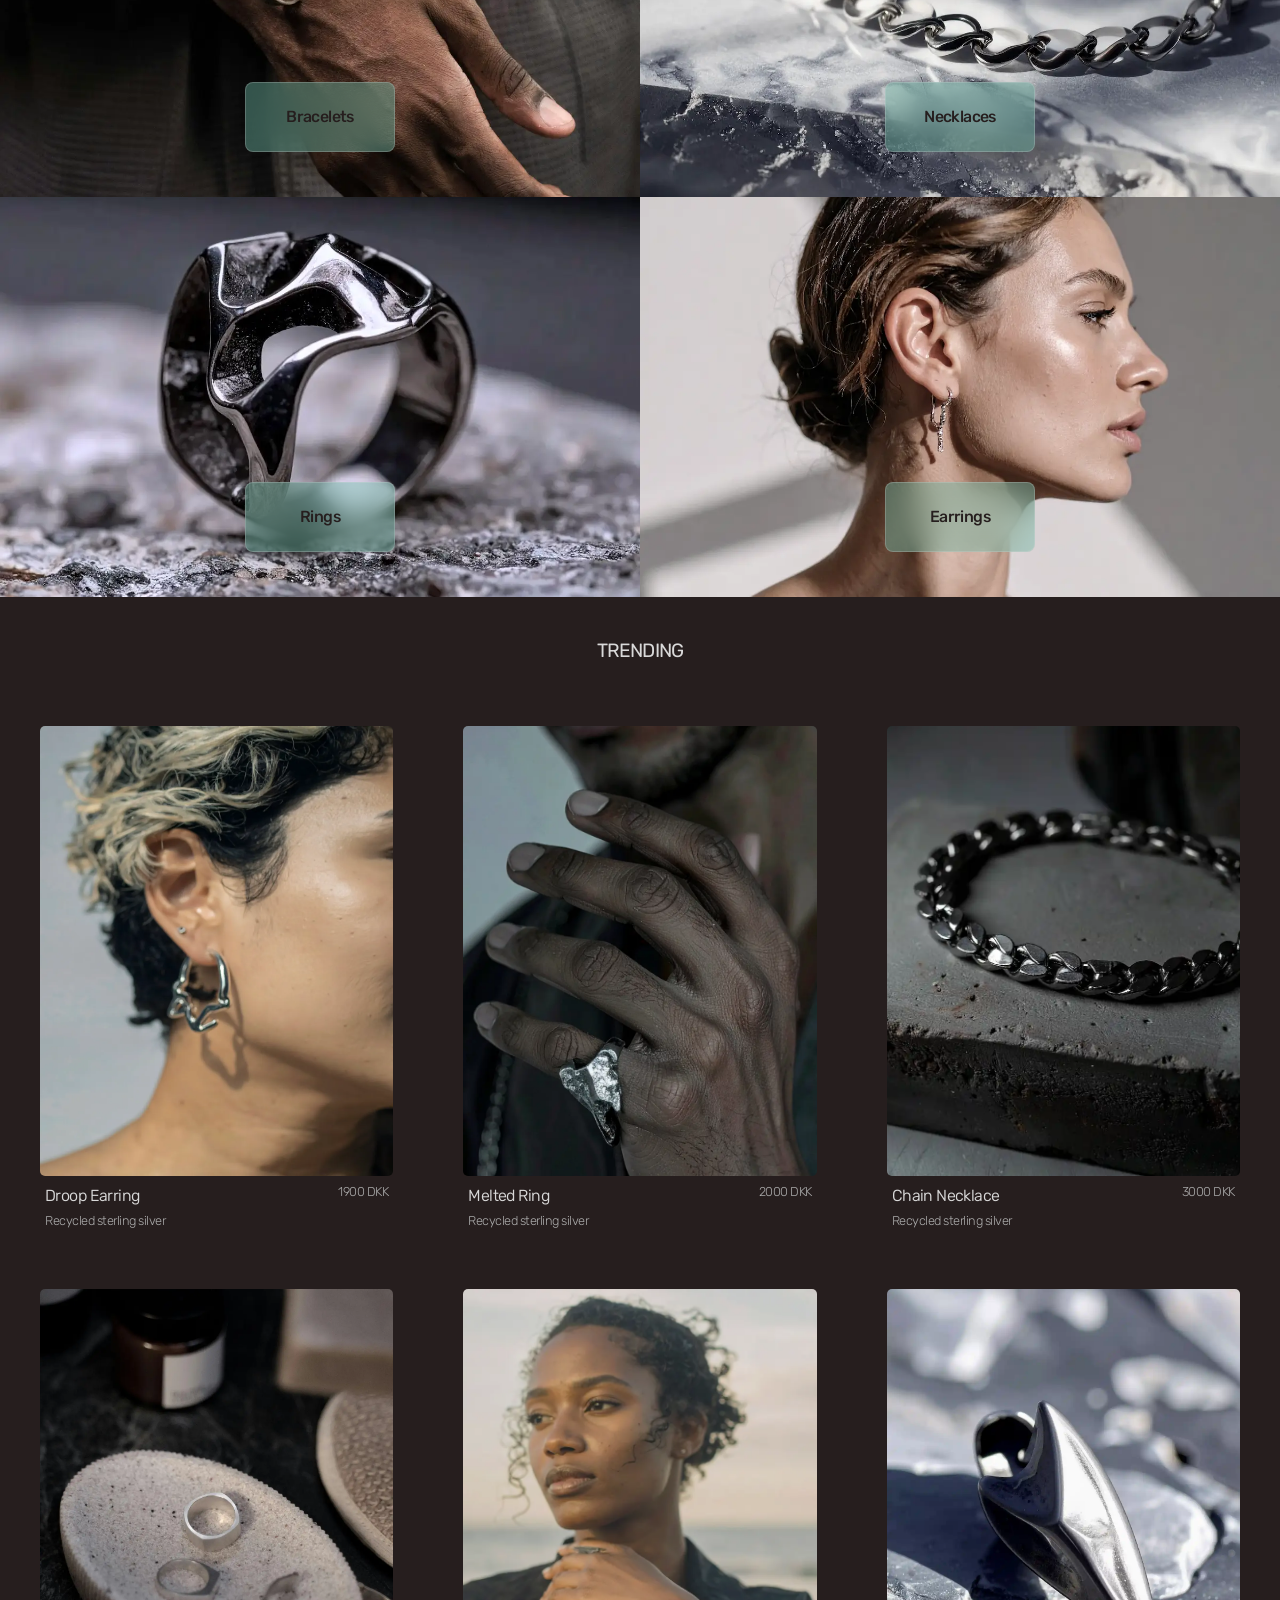
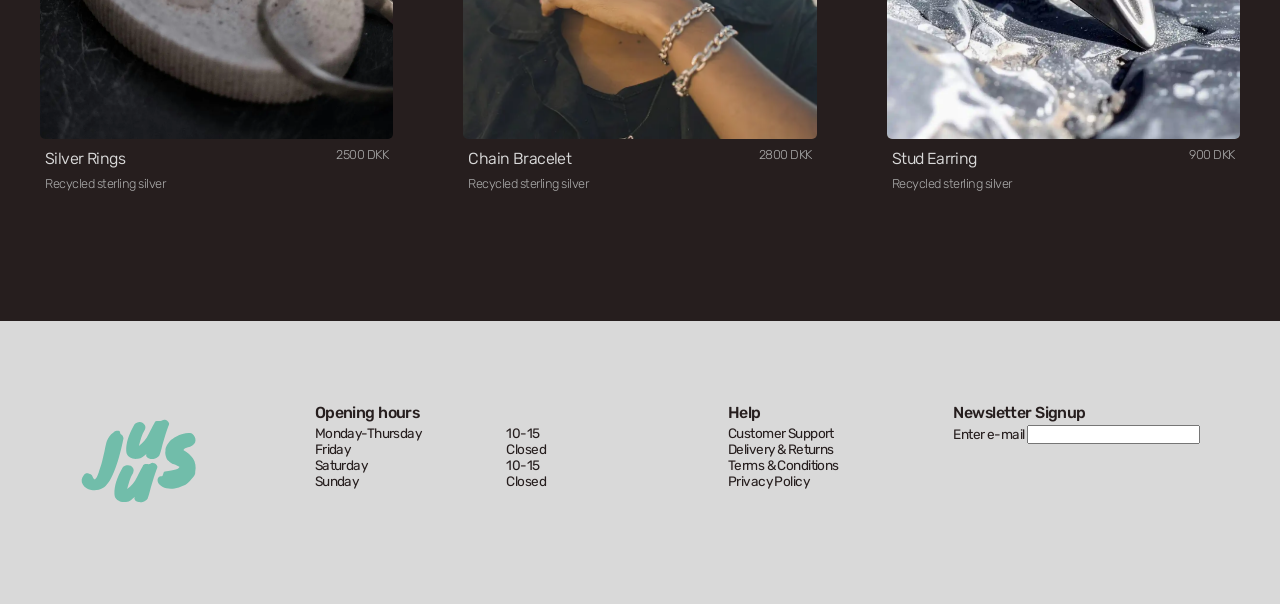
==== commit 309b713b: "changed images" ====
--- a/index.html
+++ b/index.html
@@ -117,11 +117,11 @@
     <section class="hero-container">
       <img
         class="hero-1"
-        src="content/hero3.webp"
+        src="content/hero2.webp"
         alt="Woman in white shirt wearing a wavy necklace and earring"
       />
 
-      <div class="herotext">
+      <!-- <div class="herotext">
         <svg
           width="652"
           height="454"
@@ -145,7 +145,7 @@
             fill="#261E1E"
           />
         </svg>
-      </div>
+      </div> -->
 
       <a class="cta1 cta" href="sculpt.html">Explore Collection</a>
     </section>
@@ -169,7 +169,7 @@
       </div>
       <div>
         <img
-          src="content/sculptearring.webp"
+          src="content/elias-rodriguez-aRvIh28Z510-unsplash.webp"
           alt="A woman wearing a single creol earring with organic shapes"
         />
         <div class="grid1-1">
--- a/general.css
+++ b/general.css
@@ -372,6 +372,11 @@
   object-fit: cover;
 }
 
+.grid-2-1-1 img {
+  height: 250px;
+  object-fit: cover;
+}
+
 .grid-1 img:hover {
   transform: scale(0.95);
 }
--- a/layout.css
+++ b/layout.css
@@ -182,6 +182,11 @@
     object-fit: cover;
     /* aspect-ratio: 6 / 7; */
     height: 450px;
+  }
+
+  .grid-2-1-1 img {
+    height: 300px;
+    object-fit: cover;
   }
 
   .grid-2 {
@@ -293,3 +298,10 @@
     font-size: 3.5rem;
   }
 }
+
+@media (width>1100px) {
+  .grid-2-1-1 img {
+    height: 400px;
+    object-fit: cover;
+  }
+}
